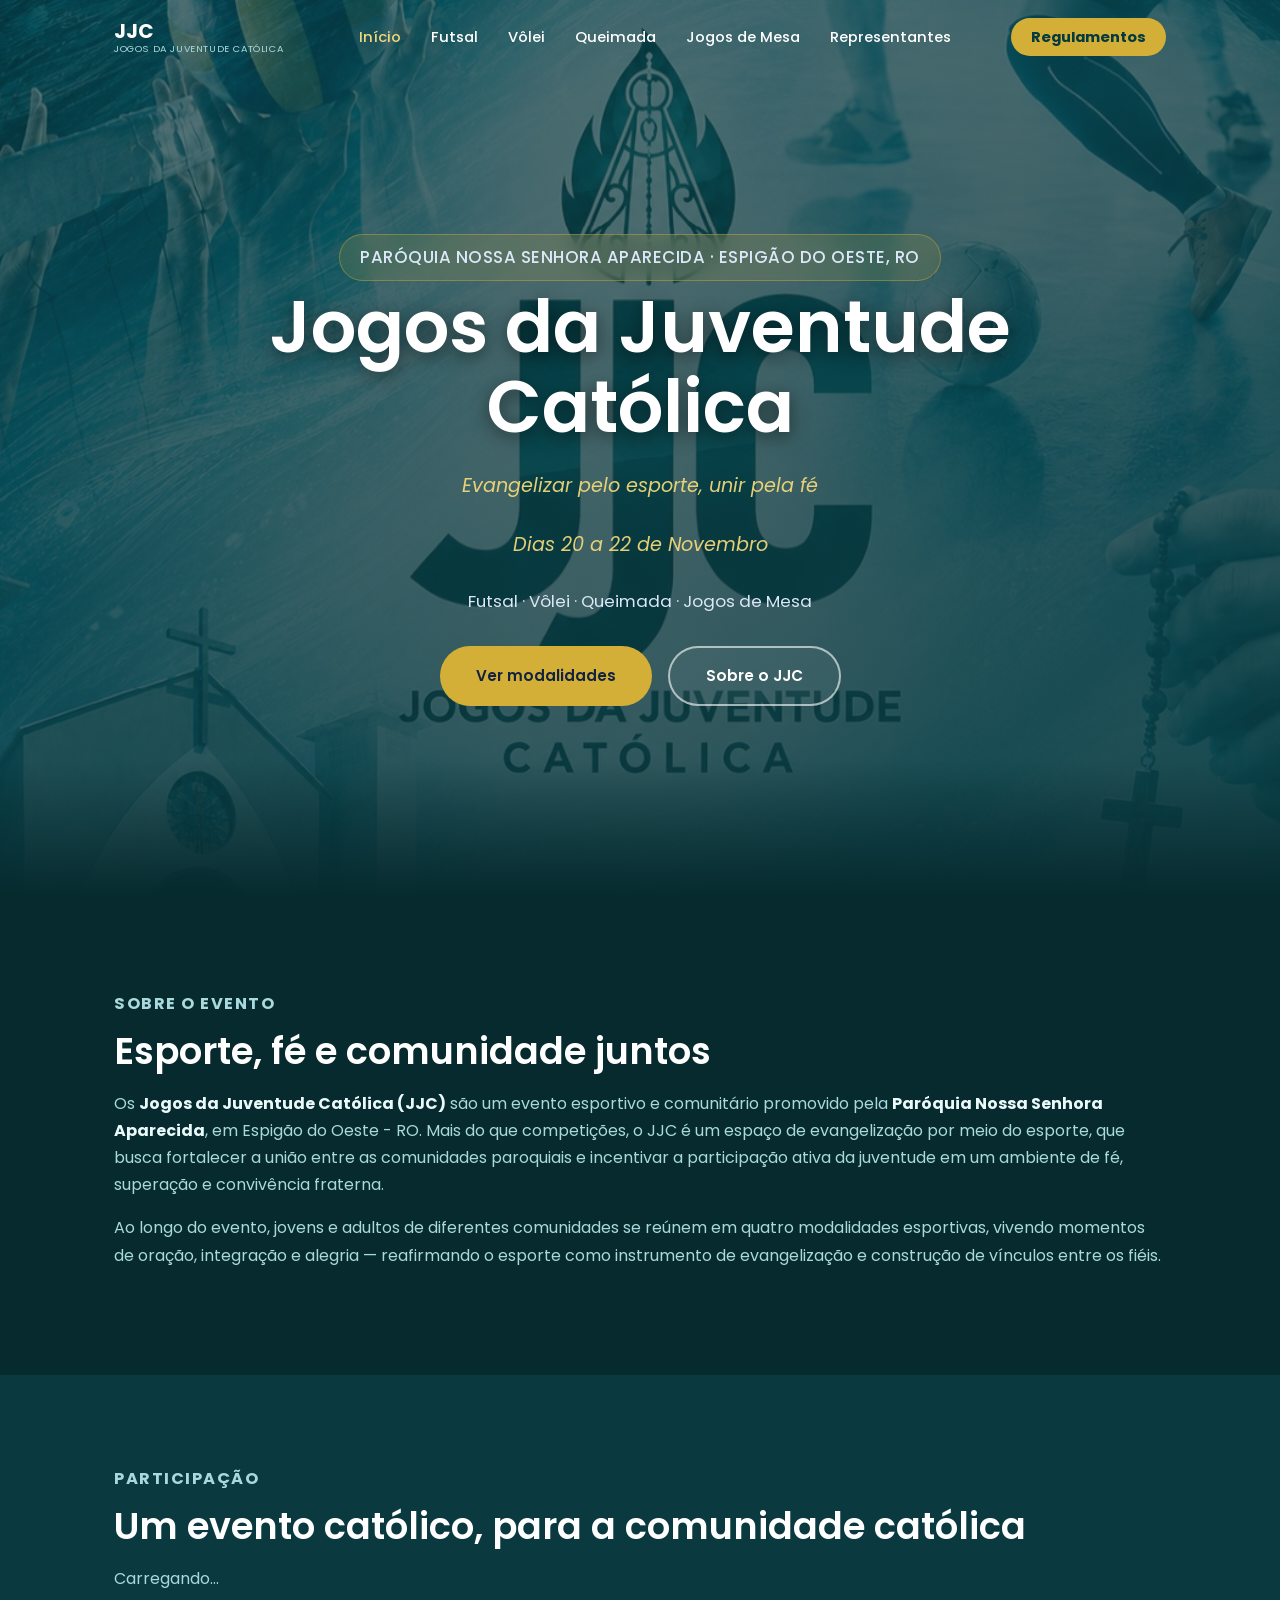
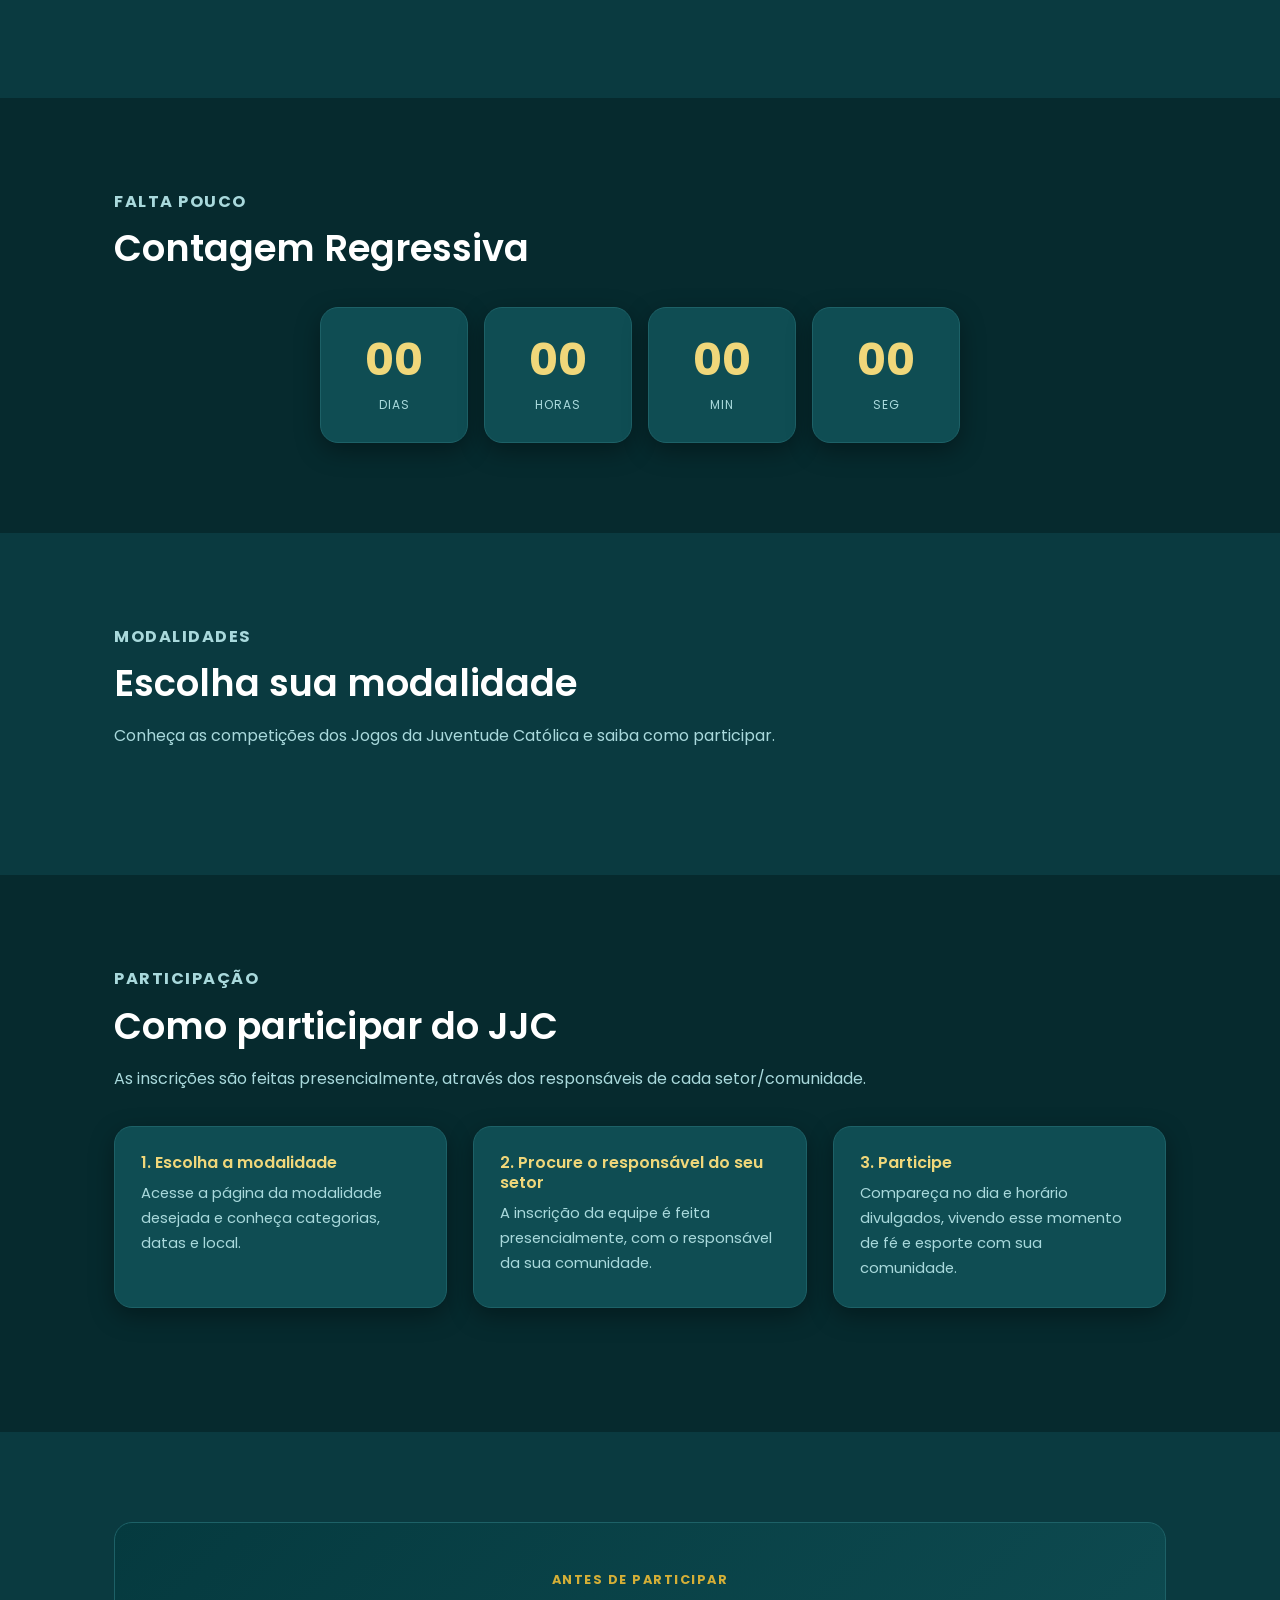
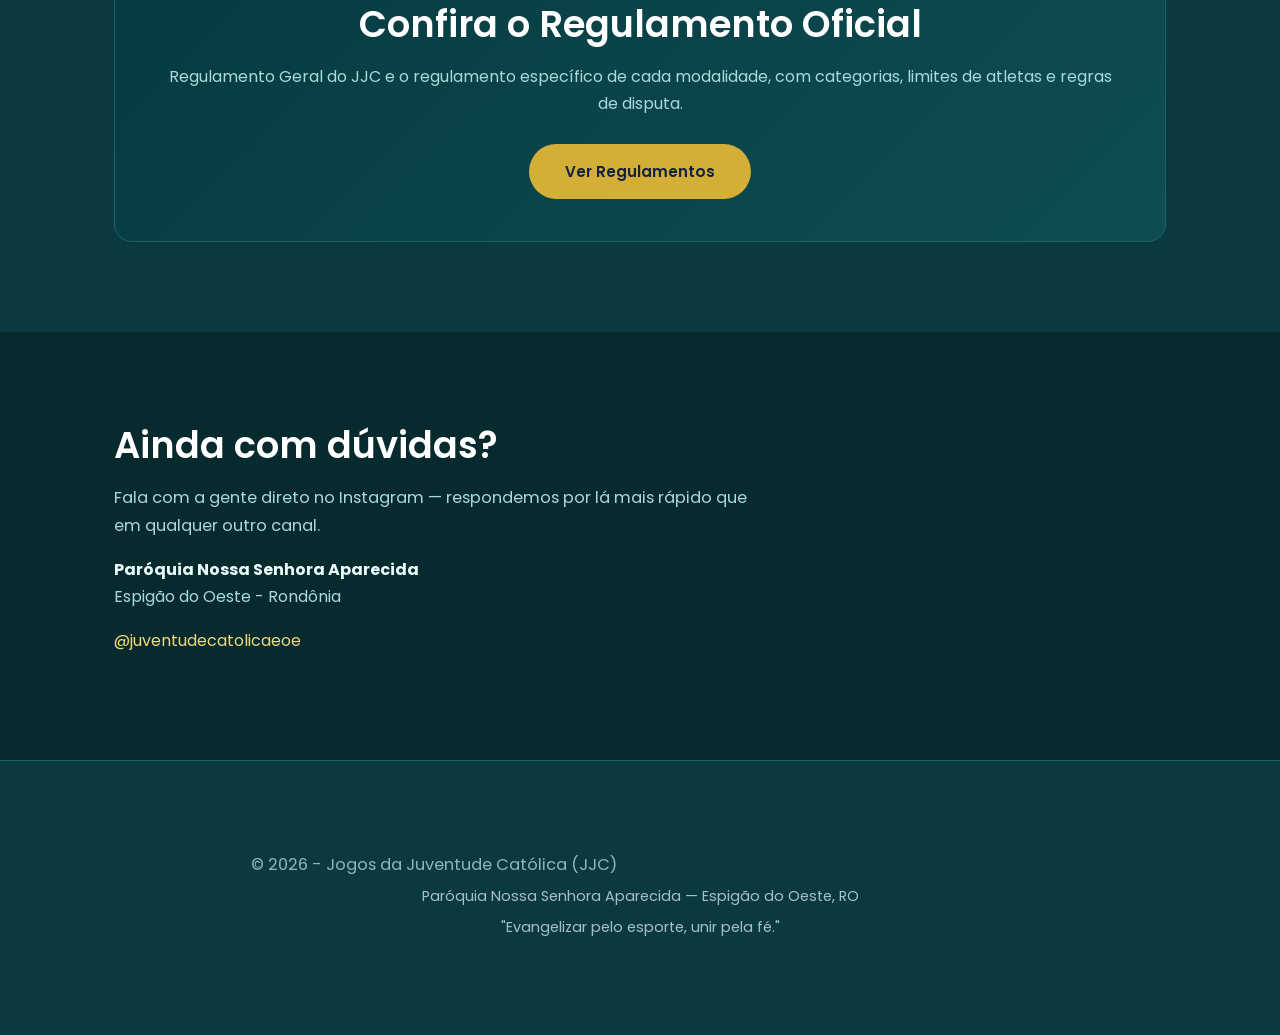
==== index.html @ 40c4ecc3 "Pagina de Representantes" ====
<!DOCTYPE html>
<html lang="pt-BR">

<head>
    <meta charset="UTF-8">
    <meta name="viewport" content="width=device-width, initial-scale=1.0">
    <title>Jogos da Juventude Católica (JJC)</title>
    <meta name="description"
        content="Jogos da Juventude Católica (JJC) — evento esportivo católico da Paróquia Nossa Senhora Aparecida em Espigão do Oeste, RO. Futsal, Vôlei, Queimada e Jogos de Mesa.">

    <link rel="stylesheet" href="css/style.css">
    <link rel="preconnect" href="https://fonts.googleapis.com">
    <link href="https://fonts.googleapis.com/css2?family=Poppins:wght@300;400;500;600;700&display=swap"
        rel="stylesheet">
</head>

<body>

    <div class="cc-root">

        <!-- NAVEGAÇÃO -->
        <nav class="jjc-nav" id="siteNav">
            <div class="cc-wrap jjc-nav-inner">
                <a href="index.html" class="jjc-logo">JJC <span>Jogos da Juventude Católica</span></a>
                <button class="jjc-nav-toggle" id="navToggle" aria-label="Abrir menu" aria-expanded="false">
                    <span></span><span></span><span></span>
                </button>
                <ul class="jjc-nav-links" id="navLinks">
                    <li><a href="index.html">Início</a></li>
                    <li><a href="html/futsal.html">Futsal</a></li>
                    <li><a href="html/volei.html">Vôlei</a></li>
                    <li><a href="html/queimada.html">Queimada</a></li>
                    <li><a href="html/mesa.html">Jogos de Mesa</a></li>
                    <li><a href="html/representantes.html">Representantes</a><li></li>
                    <li><a href="regulamentos.html" class="jjc-nav-cta">Regulamentos</a></li>
                </ul>
            </div>
        </nav>

        <!-- HERO -->
        <header class="cc-hero">
            <div class="cc-hero-img" style="background-image:url('img/logo.jpeg')"></div>
            <div class="cc-wrap">

                <p class="cc-tag">Paróquia Nossa Senhora Aparecida · Espigão do Oeste, RO</p>

                <h1>Jogos da Juventude Católica</h1>

                <p class="cc-versiculo">
                    Evangelizar pelo esporte, unir pela fé
                </p>
                <p class="cc-versiculo">Dias 20 a 22 de Novembro</p>

                <p>
                    Futsal · Vôlei · Queimada · Jogos de Mesa
                </p>

                <div class="cc-hero-actions">
                    <a href="#modalidades" class="cc-btn cc-btn-primary">Ver modalidades</a>
                    <a href="#sobre" class="cc-btn cc-btn-ghost">Sobre o JJC</a>
                </div>

            </div>
        </header>


        <main>

            <!-- SOBRE -->
            <section id="sobre" class="cc-section">
                <div class="cc-wrap">

                    <p class="cc-eyebrow">Sobre o evento</p>
                    <h2>Esporte, fé e comunidade juntos</h2>

                    <p>
                        Os <strong>Jogos da Juventude Católica (JJC)</strong> são um evento esportivo e comunitário
                        promovido pela <strong>Paróquia Nossa Senhora Aparecida</strong>, em Espigão do Oeste - RO.
                        Mais do que competições, o JJC é um espaço de evangelização por meio do esporte, que busca
                        fortalecer a união entre as comunidades paroquiais e incentivar a participação ativa da
                        juventude em um ambiente de fé, superação e convivência fraterna.
                    </p>

                    <p>
                        Ao longo do evento, jovens e adultos de diferentes comunidades se reúnem em quatro
                        modalidades esportivas, vivendo momentos de oração, integração e alegria — reafirmando o
                        esporte como instrumento de evangelização e construção de vínculos entre os fiéis.
                    </p>

                </div>
            </section>

            <!-- IDENTIDADE DO EVENTO -->
            <section class="cc-section" data-identidade>
                <div class="cc-wrap">
                    <p class="cc-eyebrow">Participação</p>
                    <h2 data-identidade-titulo>Um evento católico, para a comunidade católica</h2>
                    <p data-identidade-texto>Carregando...</p>
                </div>
            </section>

            <section class="cc-section">
                <div class="cc-wrap">
                    <p class="cc-eyebrow">Falta pouco</p>
                    <h2>Contagem Regressiva</h2>

                    <div id="contador" data-contador data-alvo="2026-11-20T06:00:00-04:00">
                        <div class="contador-item">
                            <h3 data-cd-dias>00</h3>
                            <span>dias</span>
                        </div>
                        <div class="contador-item">
                            <h3 data-cd-horas>00</h3>
                            <span>horas</span>
                        </div>
                        <div class="contador-item">
                            <h3 data-cd-min>00</h3>
                            <span>min</span>
                        </div>
                        <div class="contador-item">
                            <h3 data-cd-seg>00</h3>
                            <span>seg</span>
                        </div>
                    </div>
                </div>
            </section>

            <!-- MODALIDADES -->
            <section id="modalidades" class="cc-section">
                <div class="cc-wrap">

                    <p class="cc-eyebrow">Modalidades</p>
                    <h2>Escolha sua modalidade</h2>
                    <p>Conheça as competições dos Jogos da Juventude Católica e saiba como participar.</p>

                    <!-- Preenchido dinamicamente por script.js a partir de data.js -->
                    <div class="jjc-modalidades-grid" data-modalidades></div>

                </div>
            </section>

            <!-- COMO PARTICIPAR -->
            <section class="cc-section">
                <div class="cc-wrap">

                    <p class="cc-eyebrow">Participação</p>
                    <h2>Como participar do JJC</h2>
                    <p>As inscrições são feitas presencialmente, através dos responsáveis de cada setor/comunidade.</p>

                    <div class="cc-info-grid">
                        <div>
                            <h4>1. Escolha a modalidade</h4>
                            <p>Acesse a página da modalidade desejada e conheça categorias, datas e local.</p>
                        </div>
                        <div>
                            <h4>2. Procure o responsável do seu setor</h4>
                            <p>A inscrição da equipe é feita presencialmente, com o responsável da sua comunidade.</p>
                        </div>
                        <div>
                            <h4>3. Participe</h4>
                            <p>Compareça no dia e horário divulgados, vivendo esse momento de fé e esporte com sua
                                comunidade.</p>
                        </div>
                    </div>

                </div>
            </section>

            <!-- CTA REGULAMENTOS -->
            <section class="cc-section">
                <div class="cc-wrap">
                    <div class="jjc-cta-regulamento">
                        <p class="cc-eyebrow">Antes de participar</p>
                        <h2>Confira o Regulamento Oficial</h2>
                        <p>Regulamento Geral do JJC e o regulamento específico de cada modalidade, com categorias,
                            limites de atletas e regras de disputa.</p>
                        <a href="regulamentos.html" class="cc-btn cc-btn-primary">Ver Regulamentos</a>
                    </div>
                </div>
            </section>

            <!-- CONTATO -->
            <section class="cc-section">
                <div class="cc-wrap">

                    <h2>Ainda com dúvidas?</h2>
                    <p>Fala com a gente direto no Instagram — respondemos por lá mais rápido que em qualquer outro
                        canal.</p>

                    <p>
                        <strong>Paróquia Nossa Senhora Aparecida</strong><br>
                        Espigão do Oeste - Rondônia
                    </p>

                    <p>
                        <a href="https://instagram.com/juventudecatolicaeoe" target="_blank" rel="noopener">@juventudecatolicaeoe</a><br>
                        
                    </p>

                </div>
            </section>

        </main>

        <!-- RODAPÉ -->
        <footer class="cc-section">
            <div class="cc-wrap">
                <p>© 2026 - Jogos da Juventude Católica (JJC)</p>
                <p>Paróquia Nossa Senhora Aparecida — Espigão do Oeste, RO</p>
                <p>"Evangelizar pelo esporte, unir pela fé."</p>
            </div>
        </footer>

    </div>

    
    <script src="js/data.js"></script>
    <script src="js/script.js"></script>
</body>

</html>
---- css/style.css ----
/* ============================================
   1ª Corrida Católica — style.css (tema escuro)
   ============================================ */

:root{

    --primary:#0E8C93;        /* teal principal */
    --primary-light:#3FB6BE;
    --primary-dark:#053A3F;

    --secondary:#D4AF37;      /* mantém o dourado como contraste */
    --secondary-light:#F0D77A;

    --bg:#062A2E;              /* fundo — teal bem escuro */
    --bg-alt:#0A3A40;
    --surface:#0F4D53;
    --surface-hover:#125D64;

    --text:#EAF9FA;
    --text-muted:#A9D9DC;
    --border:#1D6167;

    --radius:18px;
    --radius-sm:12px;

    --shadow:0 8px 25px rgba(0,0,0,.35);
    --shadow-hover:0 18px 45px rgba(0,0,0,.5);

    --transition:.35s ease;

    --max-width:1100px;
}

*{
    box-sizing:border-box;
}

body{
    margin:0;
    font-family:"Poppins",sans-serif;
    background:var(--bg);
    color:var(--text);
    line-height:1.7;
    overflow-x:hidden;
    font-size:16px;
}

h1,h2,h3,h4{
    margin:0 0 .5em;
    font-weight:600;
    line-height:1.25;
    color:var(--text);
}

p{
    margin:0 0 1em;
    color:var(--text-muted);
}

a{
    color:var(--secondary-light);
    text-decoration:none;
    transition:var(--transition);
}

a:hover{
    color:var(--secondary);
}

ul,ol{
    margin:0;
    padding-left:1.2em;
}

strong{
    color:var(--text);
}

.cc-wrap{
    max-width:var(--max-width);
    margin:0 auto;
    padding:0 24px;
}

/* ============================================
   HERO
   ============================================ */

.cc-hero{
    position:relative;
    min-height:100vh;
    display:flex;
    justify-content:center;
    align-items:center;
    text-align:center;
    color:white;
    padding:120px 0 80px;

   background:
        linear-gradient(160deg, rgba(6,42,46,.55), rgba(10,58,64,.85)),
        url(img/hero.jpg) center/cover;
}

.cc-hero::after{
    content:"";
    position:absolute;
    bottom:0;
    left:0;
    width:100%;
    height:140px;
    background:linear-gradient(to top,var(--bg),transparent);
}

.cc-hero .cc-wrap{
    position:relative;
    z-index:2;
}

.cc-tag{
    display:inline-block;
    padding:8px 20px;
    background:rgba(212,175,55,.14);
    border:1px solid rgba(212,175,55,.4);
    border-radius:50px;
    margin-bottom:22px;
    backdrop-filter:blur(10px);
    font-size:.85rem;
    letter-spacing:.5px;
    text-transform:uppercase;
    font-weight:500;
    color:var(--secondary-light);
}

.cc-hero h1{
    font-size:clamp(2.2rem,6vw,4.5rem);
    line-height:1.12;
    margin-bottom:22px;
    color:white;
    text-shadow:0 4px 18px rgba(0,0,0,.5);
}

.cc-versiculo{
    font-style:italic;
    font-size:clamp(1rem,2vw,1.2rem);
    max-width:520px;
    margin:0 auto 26px;
    color:var(--secondary-light);
    opacity:.95;
}

.cc-hero > .cc-wrap > p:not(.cc-versiculo){
    font-size:1.05rem;
    margin-bottom:6px;
    color:#DCE7F7;
}

.cc-hero-actions{
    display:flex;
    gap:16px;
    justify-content:center;
    flex-wrap:wrap;
    margin-top:30px;
}

.cc-btn{
    display:inline-flex;
    align-items:center;
    justify-content:center;
    padding:15px 36px;
    border-radius:50px;
    text-decoration:none;
    font-weight:600;
    font-size:.95rem;
    transition:var(--transition);
    cursor:pointer;
    border:none;
}

.cc-btn-primary{
    background:var(--secondary);
    color:#12233F;
}

.cc-btn-primary:hover{
    transform:translateY(-4px);
    box-shadow:0 12px 30px rgba(212,175,55,.35);
    background:var(--secondary-light);
}

.cc-btn-ghost{
    color:white;
    border:2px solid rgba(255,255,255,.6);
    background:rgba(255,255,255,.05);
}

.cc-btn-ghost:hover{
    background:white;
    color:var(--primary-dark);
    transform:translateY(-4px);
}

/* ============================================
   SECTIONS — GENERAL
   ============================================ */

.cc-section{
    padding:90px 0;
    animation:fadeUp .8s ease;
}

.cc-section:nth-child(odd){
    background:var(--bg);
}

.cc-section:nth-child(even){
    background:var(--bg-alt);
}

.cc-eyebrow{
    display:inline-block;
    text-transform:uppercase;
    letter-spacing:1.5px;
    font-size:.8rem;
    font-weight:700;
    color:var(--secondary);
    margin-bottom:10px;
}

.cc-section h2{
    font-size:clamp(1.7rem,3.5vw,2.3rem);
    margin-bottom:16px;
    color:white;
    position:relative;
}

.cc-section > .cc-wrap > p:first-of-type,
.cc-section > .cc-wrap > p.cc-lead{
    color:var(--text-muted);
    max-width:640px;
    font-size:1.02rem;
}

/* ============================================
   COUNTDOWN
   ============================================ */

#contador{
    display:grid;
    grid-template-columns:repeat(4,1fr);
    gap:16px;
    max-width:640px;
    margin:36px auto 0;
}

.contador-item{
    background:var(--surface);
    border:1px solid var(--border);
    border-radius:var(--radius);
    padding:24px 10px;
    text-align:center;
    box-shadow:var(--shadow);
    transition:var(--transition);
}

.contador-item:hover{
    transform:translateY(-4px);
    box-shadow:var(--shadow-hover);
    border-color:var(--secondary);
}

.contador-item h3{
    font-size:clamp(1.8rem,5vw,2.8rem);
    color:var(--secondary-light);
    margin-bottom:2px;
    font-weight:700;
}

.contador-item span{
    text-transform:uppercase;
    letter-spacing:1px;
    color:var(--text-muted);
    font-size:.75rem;
}

/* ============================================
   CARDS (modalidades, retirada de kit, percurso)
   ============================================ */

.cc-cards{
    display:grid;
    grid-template-columns:repeat(auto-fit,minmax(230px,1fr));
    gap:24px;
    margin-top:34px;
}

.cc-card{
    background:var(--surface);
    padding:36px 30px;
    border-radius:var(--radius);
    box-shadow:var(--shadow);
    border:1px solid var(--border);
    transition:var(--transition);
}

.cc-card:hover{
    transform:translateY(-8px);
    box-shadow:var(--shadow-hover);
    border-color:var(--secondary);
    background:var(--surface-hover);
}

.cc-card h3{
    color:var(--text-muted);
    font-size:1rem;
    text-transform:uppercase;
    letter-spacing:.5px;
    font-weight:600;
    margin-bottom:4px;
}

.cc-card > h2{
    color:var(--secondary-light);
    font-size:2.4rem;
    margin-bottom:12px;
}

.cc-card p{
    color:var(--text-muted);
    font-size:.95rem;
    margin-bottom:0;
}

.cc-card-time{
    display:inline-block;
    font-size:.75rem;
    font-weight:700;
    letter-spacing:.5px;
    color:var(--primary-light);
    background:rgba(30,111,217,.15);
    padding:5px 14px;
    border-radius:50px;
    margin-bottom:16px;
}

.cc-cards-kit .cc-card{
    text-align:center;
}

/* ============================================
   PROGRAMAÇÃO — timeline
   ============================================ */

.cc-schedule-list{
    list-style:none;
    padding:0;
    margin:34px 0 0;
}

.cc-schedule-list li{
    display:flex;
    align-items:center;
    gap:20px;
    background:var(--surface);
    padding:18px 24px;
    margin-bottom:12px;
    border-radius:15px;
    border-left:6px solid var(--secondary);
    box-shadow:var(--shadow);
    transition:var(--transition);
    color:var(--text);
}

.cc-schedule-list li:hover{
    transform:translateX(8px);
    box-shadow:var(--shadow-hover);
    background:var(--surface-hover);
}

.cc-time{
    font-weight:700;
    color:var(--secondary-light);
    min-width:66px;
    font-size:.95rem;
}

.cc-note{
    background:rgba(212,175,55,.1);
    border-left:4px solid var(--secondary);
    padding:16px 20px;
    border-radius:var(--radius-sm);
    font-size:.92rem;
    margin-top:26px;
    color:var(--text-muted);
}

.cc-note strong{
    color:var(--secondary-light);
}

/* ============================================
   KIT ITEMS
   ============================================ */

.cc-kit-items{
    display:flex;
    flex-wrap:wrap;
    gap:12px;
    list-style:none;
    padding:0;
    margin:24px 0;
}

.cc-kit-items li{
    background:var(--surface);
    border:1px solid var(--border);
    padding:10px 20px;
    border-radius:50px;
    box-shadow:var(--shadow);
    font-size:.9rem;
    font-weight:500;
    color:var(--text);
}

/* ============================================
   INFO GRID (largada)
   ============================================ */

.cc-info-grid{
    display:grid;
    grid-template-columns:repeat(auto-fit,minmax(220px,1fr));
    gap:26px;
    margin:34px 0;
}

.cc-info-grid > div{
    background:var(--surface);
    border:1px solid var(--border);
    padding:26px;
    border-radius:var(--radius);
    box-shadow:var(--shadow);
}

.cc-info-grid h4{
    color:var(--secondary-light);
    margin-bottom:8px;
    font-size:1rem;
}

.cc-info-grid p{
    color:var(--text-muted);
    font-size:.92rem;
    margin-bottom:0;
}

/* ============================================
   PLACEHOLDERS (mapas, altimetria etc.)
   ============================================ */

.cc-placeholder{
    height:260px;
    border:3px dashed var(--border);
    border-radius:var(--radius);
    display:flex;
    align-items:center;
    justify-content:center;
    color:var(--text-muted);
    background:rgba(255,255,255,.02);
    margin-top:20px;
    font-size:.9rem;
    text-align:center;
    padding:20px;
}

.cc-placeholder-map{
    height:180px;
    margin-top:0;
    margin-bottom:18px;
}

/* ============================================
   PATROCINADORES
   ============================================ */

.cc-patrocinadores{
    display:grid;
    grid-template-columns:repeat(auto-fit,minmax(160px,1fr));
    gap:30px;
    margin-top:30px;
}

.cc-logo{
    background:var(--surface);
    border:1px solid var(--border);
    border-radius:var(--radius-sm);
    box-shadow:var(--shadow);
    padding:20px;
    display:flex;
    align-items:center;
    justify-content:center;
    transition:var(--transition);
    cursor:pointer;
}

.cc-logo:hover{
    transform:scale(1.05);
    box-shadow:var(--shadow-hover);
    border-color:var(--secondary);
}

/* ============================================
   FAQ
   ============================================ */

details{
    border-radius:15px;
    background:var(--surface);
    border:1px solid var(--border);
    box-shadow:var(--shadow);
    margin-bottom:16px;
    padding:20px 24px;
    transition:var(--transition);
}

details[open]{
    box-shadow:var(--shadow-hover);
    border-color:var(--secondary);
}

details:hover{
    box-shadow:var(--shadow-hover);
}

summary{
    font-size:1.02rem;
    font-weight:600;
    color:var(--text);
    cursor:pointer;
    list-style:none;
    display:flex;
    justify-content:space-between;
    align-items:center;
}

summary::-webkit-details-marker{
    display:none;
}

summary::after{
    content:"+";
    font-size:1.4rem;
    color:var(--secondary);
    transition:var(--transition);
    margin-left:12px;
}

details[open] summary::after{
    transform:rotate(45deg);
}

details p{
    margin-top:14px;
    color:var(--text-muted);
    font-size:.95rem;
}

/* ============================================
   FOOTER
   ============================================ */

footer{
    background:var(--primary-dark);
    color:white;
    text-align:center;
    padding:70px 20px;
    border-top:1px solid var(--border);
}

footer p{
    opacity:.8;
    margin-bottom:6px;
    font-size:.9rem;
    color:#CFE0F5;
}

/* ============================================
   ANIMATIONS
   ============================================ */

@keyframes fadeUp{
    from{
        opacity:0;
        transform:translateY(40px);
    }
    to{
        opacity:1;
        transform:translateY(0);
    }
}

/* ============================================
   RESPONSIVE — TABLET
   ============================================ */

@media (max-width:900px){

    .cc-wrap{
        padding:0 20px;
    }

    .cc-section{
        padding:70px 0;
    }

    #contador{
        max-width:460px;
    }

}

/* ============================================
   RESPONSIVE — MOBILE
   ============================================ */

@media (max-width:600px){

    .cc-hero{
    min-height:80vh;
    padding:110px 0 50px;
}

.cc-hero.jjc-hero-modalidade{
    min-height:64vh;
    padding:100px 0 40px;
}

.cc-tag{
    font-size:.72rem;
    padding:6px 16px;
    margin-bottom:16px;
}

.cc-hero h1{
    font-size:1.9rem;
    margin-bottom:14px;
}

.cc-versiculo{
    font-size:.88rem;
    margin-bottom:18px;
}

.cc-hero > .cc-wrap > p:not(.cc-versiculo){
    font-size:.92rem;
}

}

/* ============================================
   RESPONSIVE — SMALL PHONES
   ============================================ */

@media (max-width:380px){

    .cc-hero h1{
        font-size:1.8rem;
    }

    #contador{
        gap:8px;
    }

    .contador-item h3{
        font-size:1.35rem;
    }

}

/* ==================================================================
   PORTAL JJC — COMPONENTES ADICIONAIS
   ==================================================================
   A partir daqui: navegação, home do portal, páginas de modalidade,
   equipes, galeria e demais componentes novos do portal JJC.
   Reutilizam sempre as variáveis de cor/tipografia definidas no
   topo deste arquivo para manter 100% de identidade visual.
   ================================================================== */

/* ---------------- NAVEGAÇÃO ---------------- */

.jjc-nav{
    position:fixed;
    top:0;
    left:0;
    width:100%;
    z-index:1000;
    padding:20px 0;
    background:transparent;
    transition:var(--transition);
}

.jjc-nav.scrolled{
    padding:12px 0;
    background:rgba(6,42,46,.92);
    backdrop-filter:blur(10px);
    box-shadow:var(--shadow);
    border-bottom:1px solid var(--border);
}

.jjc-nav-inner{
    display:flex;
    align-items:center;
    justify-content:space-between;
}

.jjc-logo{
    display:flex;
    flex-direction:column;
    line-height:1.15;
    font-weight:700;
    font-size:1.25rem;
    color:white;
}

.jjc-logo span{
    font-size:.6rem;
    font-weight:400;
    text-transform:uppercase;
    letter-spacing:.6px;
    color:var(--text-muted);
}

.jjc-logo:hover{
    color:var(--secondary-light);
}

.jjc-nav-links{
    display:flex;
    align-items:center;
    gap:30px;
    list-style:none;
    margin:0;
    padding:0;
}

.jjc-nav-links a{
    color:white;
    font-weight:500;
    font-size:.92rem;
}

.jjc-nav-links a.active,
.jjc-nav-links a:hover{
    color:var(--secondary-light);
}

/* Botão de destaque "Inscreva-se" dentro do menu */
.jjc-nav-links a.jjc-nav-cta{
    background:var(--secondary);
    color:var(--primary-dark);
    padding:9px 20px;
    border-radius:50px;
    font-weight:700;
}

.jjc-nav-links a.jjc-nav-cta:hover{
    background:var(--secondary-light);
    color:var(--primary-dark);
}

.jjc-nav-toggle{
    display:none;
    flex-direction:column;
    justify-content:center;
    gap:5px;
    width:34px;
    height:34px;
    background:none;
    border:none;
    cursor:pointer;
    padding:6px;
    position:relative;
    z-index:1002;
}

.jjc-nav-toggle span{
    display:block;
    width:100%;
    height:2px;
    background:white;
    border-radius:2px;
    transition:var(--transition);
}

.jjc-nav-toggle.open span:nth-child(1){ transform:translateY(7px) rotate(45deg); }
.jjc-nav-toggle.open span:nth-child(2){ opacity:0; }
.jjc-nav-toggle.open span:nth-child(3){ transform:translateY(-7px) rotate(-45deg); }

/* Compensa a altura do menu fixo no topo de cada página */
.jjc-page-offset{
    padding-top:88px;
}

/* ---------------- HERO PADRÃO (páginas internas) ---------------- */

.cc-hero.jjc-hero-modalidade{
    min-height:100vh;
}

.cc-hero-img{
    position:absolute;
    inset:0;
    background-size:cover;
    background-position:center;
    z-index:0;
}

.cc-hero-img::after{
    content:"";
    position:absolute;
    inset:0;
    background:linear-gradient(160deg, rgba(6,42,46,.6), rgba(10,58,64,.9));
}

/* ---------------- CARDS DE MODALIDADES (HOME) ---------------- */

.jjc-modalidades-grid{
    display:grid;
    grid-template-columns:repeat(auto-fit,minmax(250px,1fr));
    gap:28px;
    margin-top:36px;
}

.jjc-modalidade-card{
    display:flex;
    flex-direction:column;
    background:var(--surface);
    border:1px solid var(--border);
    border-radius:var(--radius);
    overflow:hidden;
    box-shadow:var(--shadow);
    transition:var(--transition);
}

.jjc-modalidade-card:hover{
    transform:translateY(-8px);
    box-shadow:var(--shadow-hover);
    border-color:var(--secondary);
}

.jjc-modalidade-img{
    height:190px;
    background-size:cover;
    background-position:center;
    background-color:var(--bg-alt);
}

.jjc-modalidade-body{
    display:flex;
    flex-direction:column;
    gap:12px;
    flex:1;
    padding:26px;
}

.jjc-modalidade-body h3{
    color:white;
    font-size:1.3rem;
    margin:0;
}

.jjc-modalidade-body p{
    flex:1;
    margin:0;
    color:var(--text-muted);
    font-size:.94rem;
}

.jjc-modalidade-body .cc-btn{
    align-self:flex-start;
    padding:11px 26px;
    font-size:.85rem;
}

/* ---------------- INFO GERAIS (grid de ícones) ---------------- */

.jjc-info-cards{
    display:grid;
    grid-template-columns:repeat(auto-fit,minmax(200px,1fr));
    gap:22px;
    margin-top:34px;
}

.jjc-info-card{
    background:var(--surface);
    border:1px solid var(--border);
    border-radius:var(--radius);
    padding:24px;
    box-shadow:var(--shadow);
    transition:var(--transition);
}

.jjc-info-card:hover{
    border-color:var(--secondary);
    transform:translateY(-4px);
}

.jjc-info-card .cc-eyebrow{
    margin-bottom:8px;
}

.jjc-info-card p{
    margin:0;
    color:var(--text);
    font-weight:500;
}

/* ---------------- CATEGORIAS ---------------- */

.jjc-categorias-lista{
    list-style:none;
    padding:0;
    margin:34px 0 0;
    display:flex;
    flex-wrap:wrap;
    gap:14px;
}

.jjc-categorias-lista li{
    background:var(--surface);
    border:1px solid var(--border);
    padding:14px 24px;
    border-radius:50px;
    box-shadow:var(--shadow);
    font-weight:600;
    color:var(--text);
    transition:var(--transition);
}

.jjc-categorias-lista li:hover{
    border-color:var(--secondary);
    background:var(--surface-hover);
    transform:translateY(-3px);
}

/* ---------------- EQUIPES PARTICIPANTES ---------------- */

.jjc-teams-grid{
    display:grid;
    grid-template-columns:repeat(auto-fit,minmax(240px,1fr));
    gap:24px;
    margin-top:34px;
}

.jjc-team-card{
    background:var(--surface);
    border:1px solid var(--border);
    border-radius:var(--radius);
    padding:28px;
    box-shadow:var(--shadow);
    transition:var(--transition);
    display:flex;
    flex-direction:column;
    gap:14px;
}

.jjc-team-card:hover{
    transform:translateY(-6px);
    box-shadow:var(--shadow-hover);
    border-color:var(--secondary);
}

.jjc-team-card h3{
    margin:0;
    color:white;
    font-size:1.15rem;
}

.jjc-team-comunidade{
    margin:0;
    color:var(--secondary-light);
    font-size:.85rem;
    font-weight:600;
    text-transform:uppercase;
    letter-spacing:.4px;
}

.jjc-team-meta{
    list-style:none;
    margin:0;
    padding:0;
    display:flex;
    flex-direction:column;
    gap:4px;
    font-size:.9rem;
    color:var(--text-muted);
}

.jjc-team-meta strong{
    color:var(--text);
}

.jjc-team-card .cc-btn{
    align-self:flex-start;
    padding:10px 24px;
    font-size:.82rem;
    margin-top:4px;
}

/* ---------------- PÁGINA DA EQUIPE ---------------- */

.jjc-equipe-header{
    display:grid;
    grid-template-columns:200px 1fr;
    gap:40px;
    align-items:center;
    margin-top:20px;
}

.jjc-equipe-escudo{
    width:180px;
    height:180px;
    border-radius:50%;
    object-fit:cover;
    border:4px solid var(--secondary);
    box-shadow:var(--shadow);
    background:var(--surface);
}

.jjc-equipe-foto-wrap{
    margin-top:34px;
    border-radius:var(--radius);
    overflow:hidden;
    box-shadow:var(--shadow);
    border:1px solid var(--border);
}

.jjc-equipe-foto-wrap img{
    display:block;
    width:100%;
    height:auto;
    max-height:420px;
    object-fit:cover;
}

.jjc-equipe-meta{
    display:grid;
    grid-template-columns:repeat(auto-fit,minmax(180px,1fr));
    gap:20px;
    margin:30px 0;
}

.jjc-equipe-meta div{
    background:var(--surface);
    border:1px solid var(--border);
    border-radius:var(--radius-sm);
    padding:18px 20px;
}

.jjc-equipe-meta h4{
    margin:0 0 4px;
    color:var(--secondary-light);
    font-size:.8rem;
    text-transform:uppercase;
    letter-spacing:.5px;
}

.jjc-equipe-meta p{
    margin:0;
    color:var(--text);
    font-weight:500;
}

.jjc-roster-table{
    width:100%;
    border-collapse:collapse;
    margin-top:20px;
    background:var(--surface);
    border-radius:var(--radius);
    overflow:hidden;
    box-shadow:var(--shadow);
}

.jjc-roster-table thead{
    background:var(--primary-dark);
}

.jjc-roster-table th{
    text-align:left;
    padding:14px 20px;
    font-size:.78rem;
    text-transform:uppercase;
    letter-spacing:.5px;
    color:var(--secondary-light);
}

.jjc-roster-table td{
    padding:14px 20px;
    border-top:1px solid var(--border);
    color:var(--text-muted);
    font-size:.92rem;
}

.jjc-roster-table tr:hover td{
    background:var(--surface-hover);
    color:var(--text);
}

.jjc-back-link{
    display:inline-flex;
    align-items:center;
    gap:6px;
    margin-bottom:24px;
    font-weight:600;
    font-size:.9rem;
}

/* ---------------- GALERIA ---------------- */

.jjc-galeria-grid{
    display:grid;
    grid-template-columns:repeat(auto-fit,minmax(180px,1fr));
    gap:16px;
    margin-top:34px;
}

.jjc-galeria-grid .cc-placeholder{
    height:160px;
    margin:0;
}

/* ---------------- PREMIAÇÃO EXTRA ---------------- */

.jjc-premiacao-grid{
    display:grid;
    grid-template-columns:repeat(auto-fit,minmax(220px,1fr));
    gap:24px;
    margin-top:30px;
}

.jjc-premiacao-grid > div{
    background:var(--surface);
    border:1px solid var(--border);
    border-radius:var(--radius);
    padding:26px;
    box-shadow:var(--shadow);
}

.jjc-premiacao-grid h3{
    color:var(--secondary-light);
    font-size:1rem;
    margin-bottom:10px;
}

/* ---------------- RESPONSIVO — PORTAL JJC ---------------- */

@media (max-width:900px){

    .jjc-nav-toggle{
        display:flex;
    }

    .jjc-nav-links{
    position:fixed;
    top:0;
    right:0;
    height:100vh;
    width:min(78vw,320px);
    background:var(--primary-dark);
    flex-direction:column;
    justify-content:center;
    align-items:flex-start;
    gap:28px;
    padding:40px;
    transform:translateX(100%);
    transition:var(--transition);
    box-shadow:var(--shadow-hover);
    z-index:1001;
}

    .jjc-nav-links.open{
        transform:translateX(0);
    }

    .jjc-nav-links a{
        font-size:1.1rem;
    }

    .jjc-equipe-header{
        grid-template-columns:1fr;
        text-align:center;
        gap:20px;
    }

    .jjc-equipe-escudo{
        margin:0 auto;
    }

}

@media (max-width:600px){

    .jjc-page-offset{
        padding-top:76px;
    }

    .jjc-roster-table{
        display:block;
        overflow-x:auto;
        white-space:nowrap;
    }

}


/* ==================================================================
   FORMULÁRIO DE INSCRIÇÃO (inscricao.html)
   ================================================================== */

.jjc-form{
    display:flex;
    flex-direction:column;
    gap:28px;
    margin-top:34px;
}

.jjc-form fieldset{
    border:1px solid var(--border);
    border-radius:var(--radius);
    padding:26px;
    background:var(--surface);
}

.jjc-form legend{
    padding:0 10px;
    font-weight:700;
    color:var(--secondary-light);
    font-size:.95rem;
    text-transform:uppercase;
    letter-spacing:.4px;
}

.jjc-form-grid{
    display:grid;
    grid-template-columns:repeat(auto-fit,minmax(220px,1fr));
    gap:18px;
}

.jjc-form-field{
    display:flex;
    flex-direction:column;
    gap:6px;
}

.jjc-form-field label{
    font-size:.85rem;
    font-weight:600;
    color:var(--text);
}

.jjc-form-field .jjc-hint{
    font-size:.78rem;
    color:var(--text-muted);
    font-weight:400;
}

.jjc-form input,
.jjc-form select,
.jjc-form textarea{
    background:var(--bg-alt);
    border:1px solid var(--border);
    border-radius:var(--radius-sm);
    padding:12px 14px;
    color:var(--text);
    font-family:inherit;
    font-size:.95rem;
    transition:var(--transition);
}

.jjc-form input:focus,
.jjc-form select:focus,
.jjc-form textarea:focus{
    outline:none;
    border-color:var(--secondary);
}

.jjc-form input::placeholder,
.jjc-form textarea::placeholder{
    color:var(--text-muted);
}

.jjc-checkbox-field{
    display:flex;
    align-items:flex-start;
    gap:10px;
}

.jjc-checkbox-field input{
    margin-top:4px;
    width:auto;
}

.jjc-checkbox-field label{
    font-size:.9rem;
    color:var(--text-muted);
    font-weight:400;
}

/* Lista de atletas adicionados dinamicamente */
.jjc-atleta-card{
    border:1px solid var(--border);
    border-radius:var(--radius-sm);
    padding:20px;
    background:var(--bg-alt);
    position:relative;
    margin-bottom:16px;
}

.jjc-atleta-card h4{
    margin:0 0 14px;
    color:var(--secondary-light);
    font-size:.9rem;
}

.jjc-atleta-remover{
    position:absolute;
    top:16px;
    right:16px;
    background:none;
    border:none;
    color:var(--text-muted);
    cursor:pointer;
    font-size:.85rem;
    font-weight:600;
}

.jjc-atleta-remover:hover{
    color:#e57373;
}

.jjc-btn-adicionar{
    align-self:flex-start;
    background:transparent;
    border:1px dashed var(--secondary);
    color:var(--secondary-light);
    border-radius:50px;
    padding:10px 22px;
    font-weight:600;
    font-size:.85rem;
    cursor:pointer;
    transition:var(--transition);
}

.jjc-btn-adicionar:hover{
    background:var(--surface-hover);
}

.jjc-form-submit{
    border:none;
    cursor:pointer;
    font-family:inherit;
}

.jjc-form-msg{
    padding:16px 20px;
    border-radius:var(--radius-sm);
    font-size:.9rem;
    font-weight:500;
    display:none;
}

.jjc-form-msg.show{
    display:block;
}

.jjc-form-msg.success{
    background:rgba(76,175,80,.12);
    border:1px solid rgba(76,175,80,.4);
    color:#8fdc93;
}

.jjc-form-msg.error{
    background:rgba(229,115,115,.12);
    border:1px solid rgba(229,115,115,.4);
    color:#f19a9a;
}

.jjc-form-msg.loading{
    background:rgba(255,255,255,.06);
    border:1px solid var(--border);
    color:var(--text-muted);
}

.jjc-atleta-limite{
    font-size:.82rem;
    color:var(--text-muted);
}


/* ==================================================================
   PÁGINA DE REGULAMENTOS
   ================================================================== */

.jjc-reg-grid{
    display:grid;
    grid-template-columns:repeat(auto-fit,minmax(260px,1fr));
    gap:24px;
    margin-top:34px;
}

.jjc-reg-card{
    background:var(--surface);
    border:1px solid var(--border);
    border-radius:var(--radius);
    padding:28px;
    box-shadow:var(--shadow);
    transition:var(--transition);
    display:flex;
    flex-direction:column;
    gap:14px;
    scroll-margin-top:100px;
}

.jjc-reg-card:hover{
    transform:translateY(-6px);
    box-shadow:var(--shadow-hover);
    border-color:var(--secondary);
}

.jjc-reg-card h3{
    margin:0;
    color:white;
    font-size:1.15rem;
}

.jjc-reg-card p{
    margin:0;
    color:var(--text-muted);
    font-size:.92rem;
    flex:1;
}

.jjc-reg-card .cc-btn{
    align-self:flex-start;
    padding:10px 24px;
    font-size:.82rem;
}

/* ---- CTA "Regulamentos" na home ---- */
.jjc-cta-regulamento{
    background:linear-gradient(135deg, var(--primary-dark), var(--surface));
    border:1px solid var(--border);
    border-radius:var(--radius);
    padding:42px;
    text-align:center;
}

.jjc-cta-regulamento h2{
    margin-top:0;
}

.jjc-cta-regulamento .cc-btn{
    margin-top:10px;
}

/* ==========================================================
   REPRESENTANTES
   ========================================================== */

.jjc-setor-representantes {
    margin-top: 20px;
    padding: 40px 0;
}

.jjc-setor-representantes + .jjc-setor-representantes {
    border-top: 1px solid var(--border);
}

.jjc-setor-header {
    margin-bottom: 28px;
}

.jjc-setor-header h2 {
    margin-top: 8px;
}

.jjc-representantes-grid {
    display: grid;
    grid-template-columns: repeat(3, 1fr);
    gap: 24px;
}

.jjc-representante-card {
    background: var(--surface);
    border: 1px solid var(--border);
    border-radius: var(--radius);
    padding: 24px;
    box-shadow: var(--shadow);

    text-align: center;

    transition:
        transform var(--transition),
        box-shadow var(--transition),
        background var(--transition),
        border-color var(--transition);
}

.jjc-representante-card:hover {
    transform: translateY(-6px);
    background: var(--surface-hover);
    border-color: var(--secondary);
    box-shadow: var(--shadow-hover);
}

.jjc-representante-foto {
    display: block;

    width: 120px;
    height: 120px;

    margin: 0 auto 18px;

    border-radius: 50%;

    object-fit: cover;

    border: 3px solid var(--secondary);

    background: var(--bg-alt);
}

.jjc-representante-info h3 {
    margin: 0 0 18px;

    color: var(--text);

    font-size: 1.15rem;
}

.jjc-whatsapp {
    display: inline-flex;

    align-items: center;
    justify-content: center;

    padding: 10px 20px;

    border-radius: 999px;

    background: var(--secondary);
    color: var(--primary-dark);

    font-weight: 700;

    text-decoration: none;

    transition:
        transform var(--transition),
        background var(--transition);
}

.jjc-whatsapp:hover {
    background: var(--secondary-light);
    color: var(--primary-dark);

    transform: translateY(-2px);
}


/* ==========================================================
   RESPONSIVO
   ========================================================== */

@media (max-width: 900px) {

    .jjc-representantes-grid {
        grid-template-columns: repeat(2, 1fr);
    }

}


@media (max-width: 600px) {

    .jjc-representantes-grid {
        grid-template-columns: 1fr;
    }

    .jjc-setor-representantes {
        padding: 30px 0;
    }

}
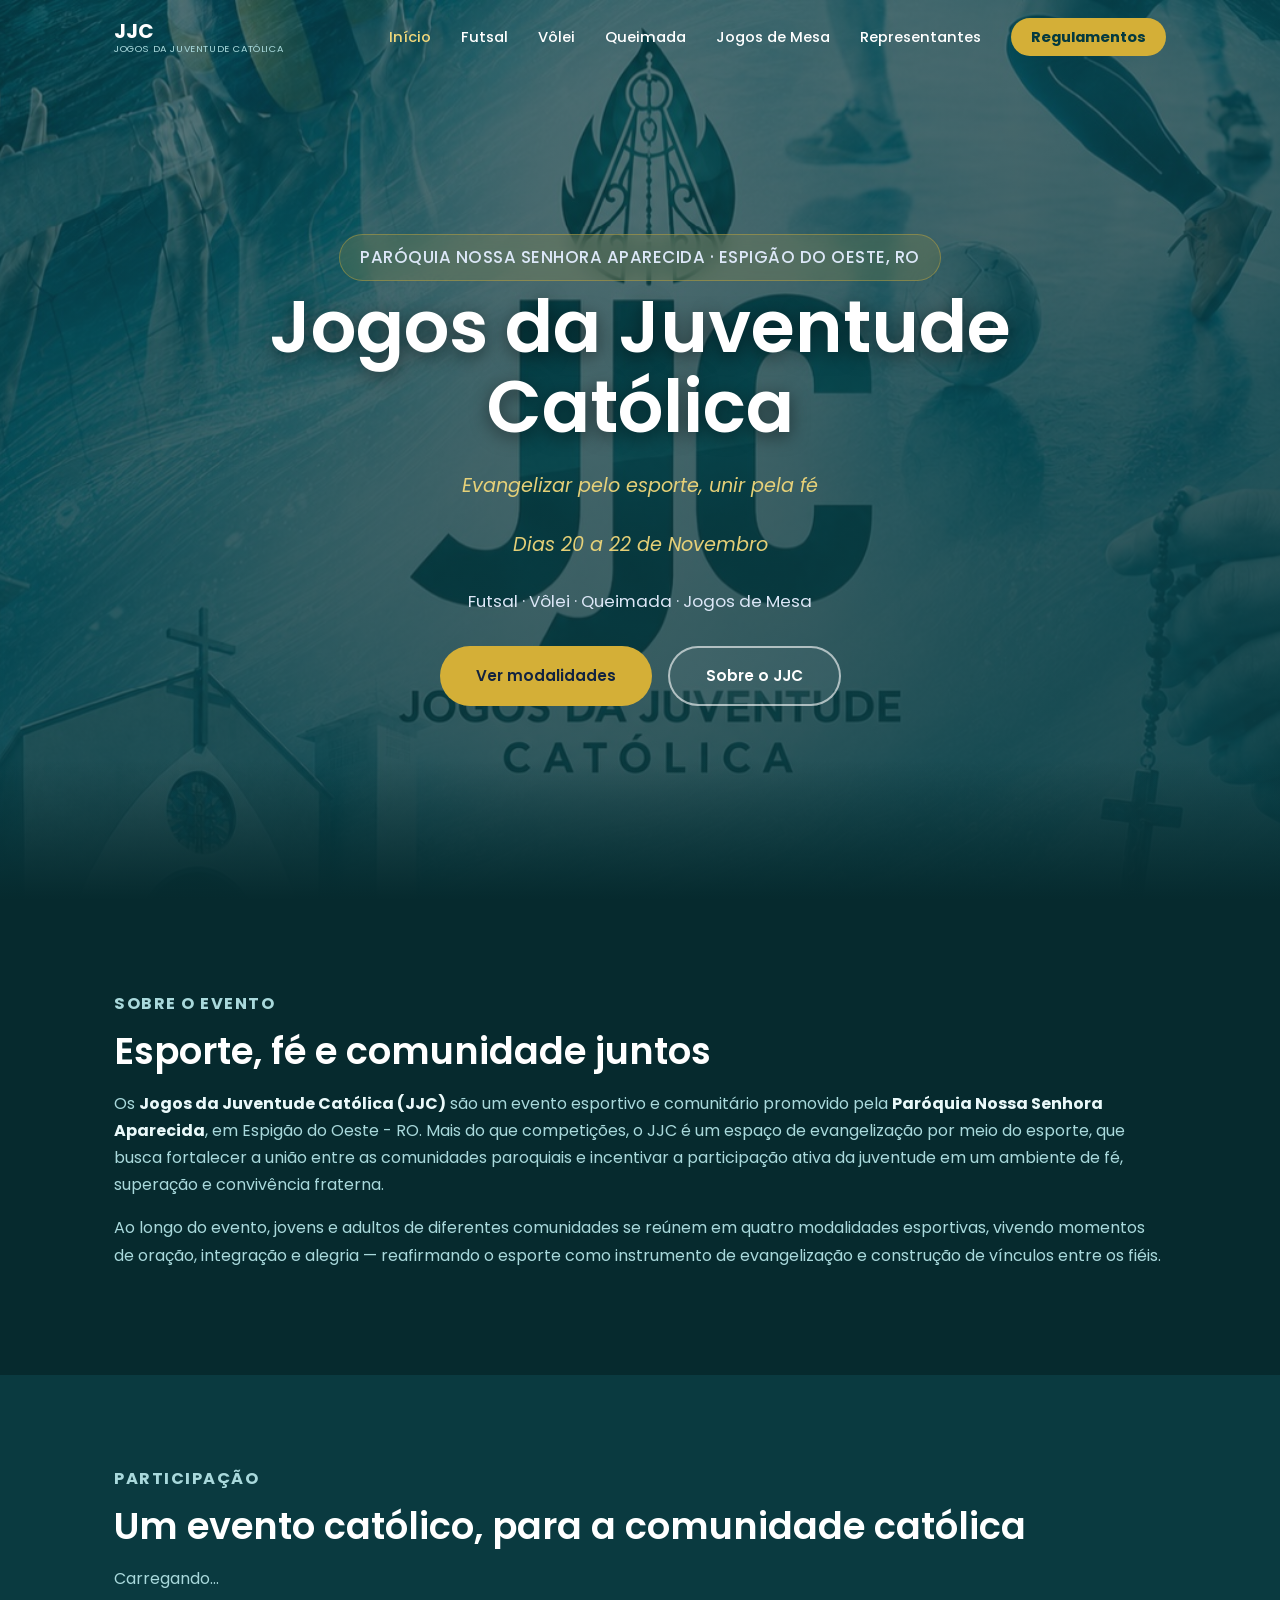
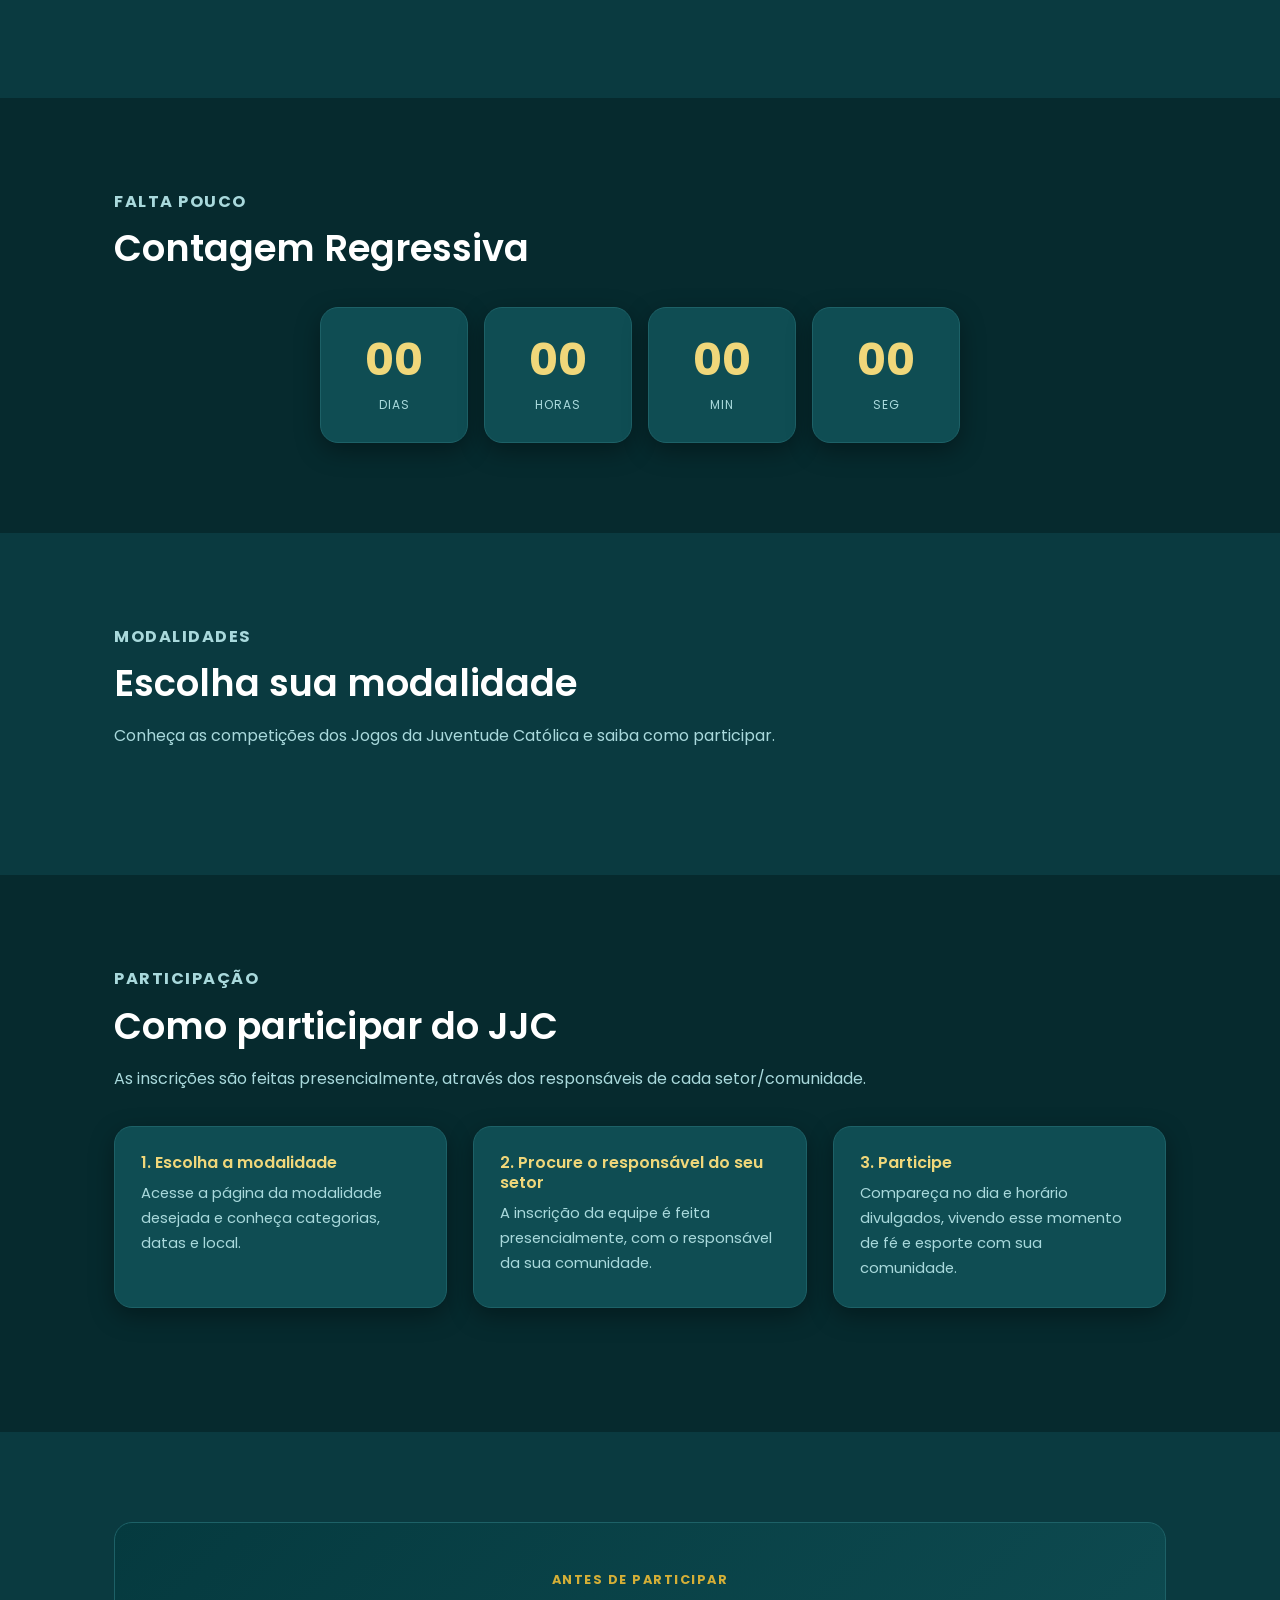
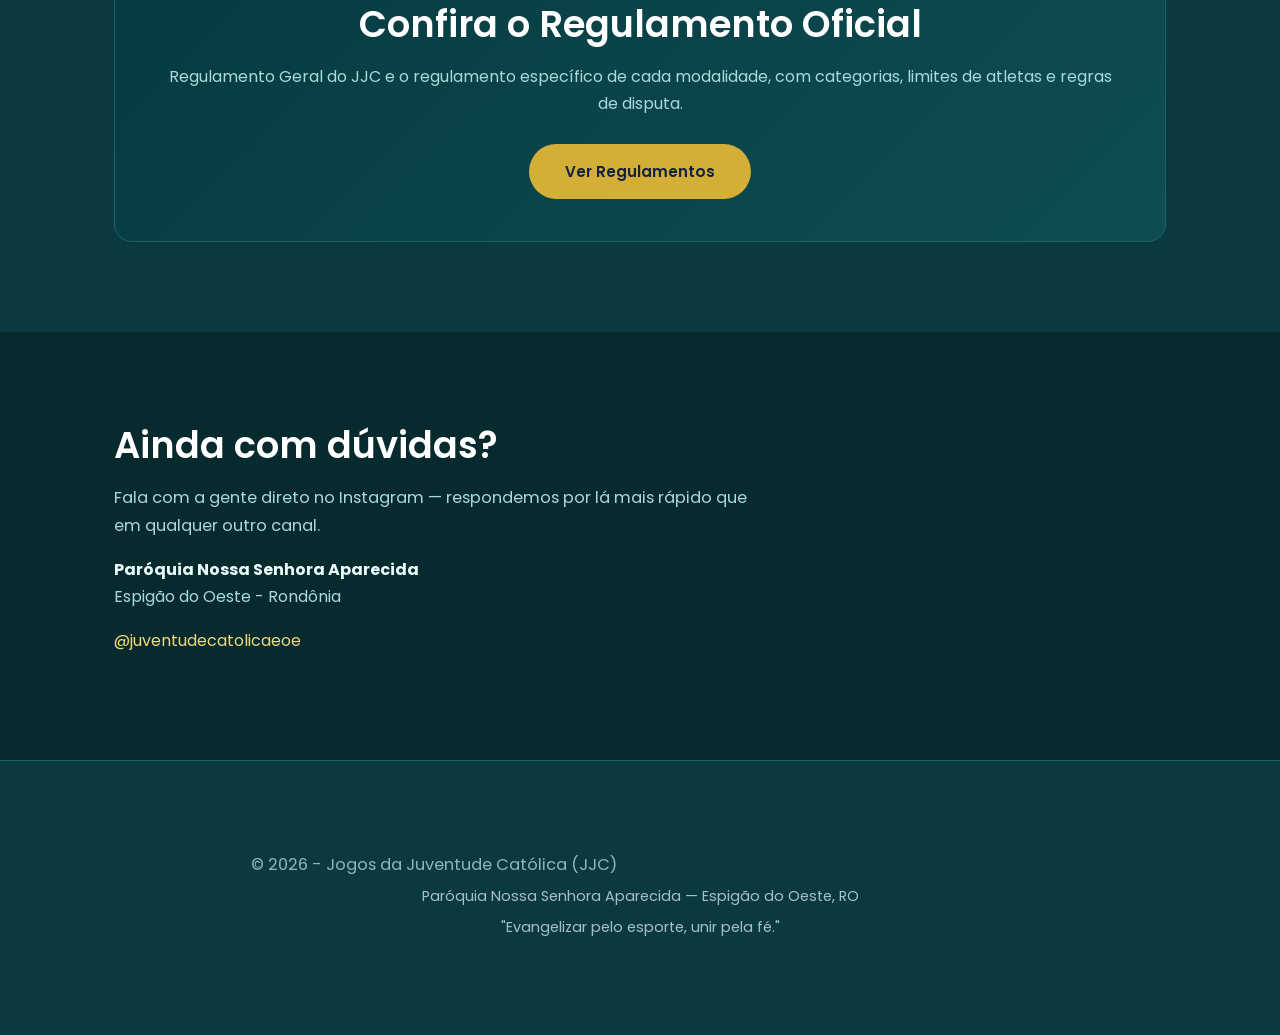
==== commit 3998089c: "Correção do NAV" ====
--- a/index.html
+++ b/index.html
@@ -31,7 +31,7 @@
                     <li><a href="html/volei.html">Vôlei</a></li>
                     <li><a href="html/queimada.html">Queimada</a></li>
                     <li><a href="html/mesa.html">Jogos de Mesa</a></li>
-                    <li><a href="html/representantes.html">Representantes</a><li></li>
+                    <li><a href="html/representantes.html">Representantes</a></li>
                     <li><a href="regulamentos.html" class="jjc-nav-cta">Regulamentos</a></li>
                 </ul>
             </div>
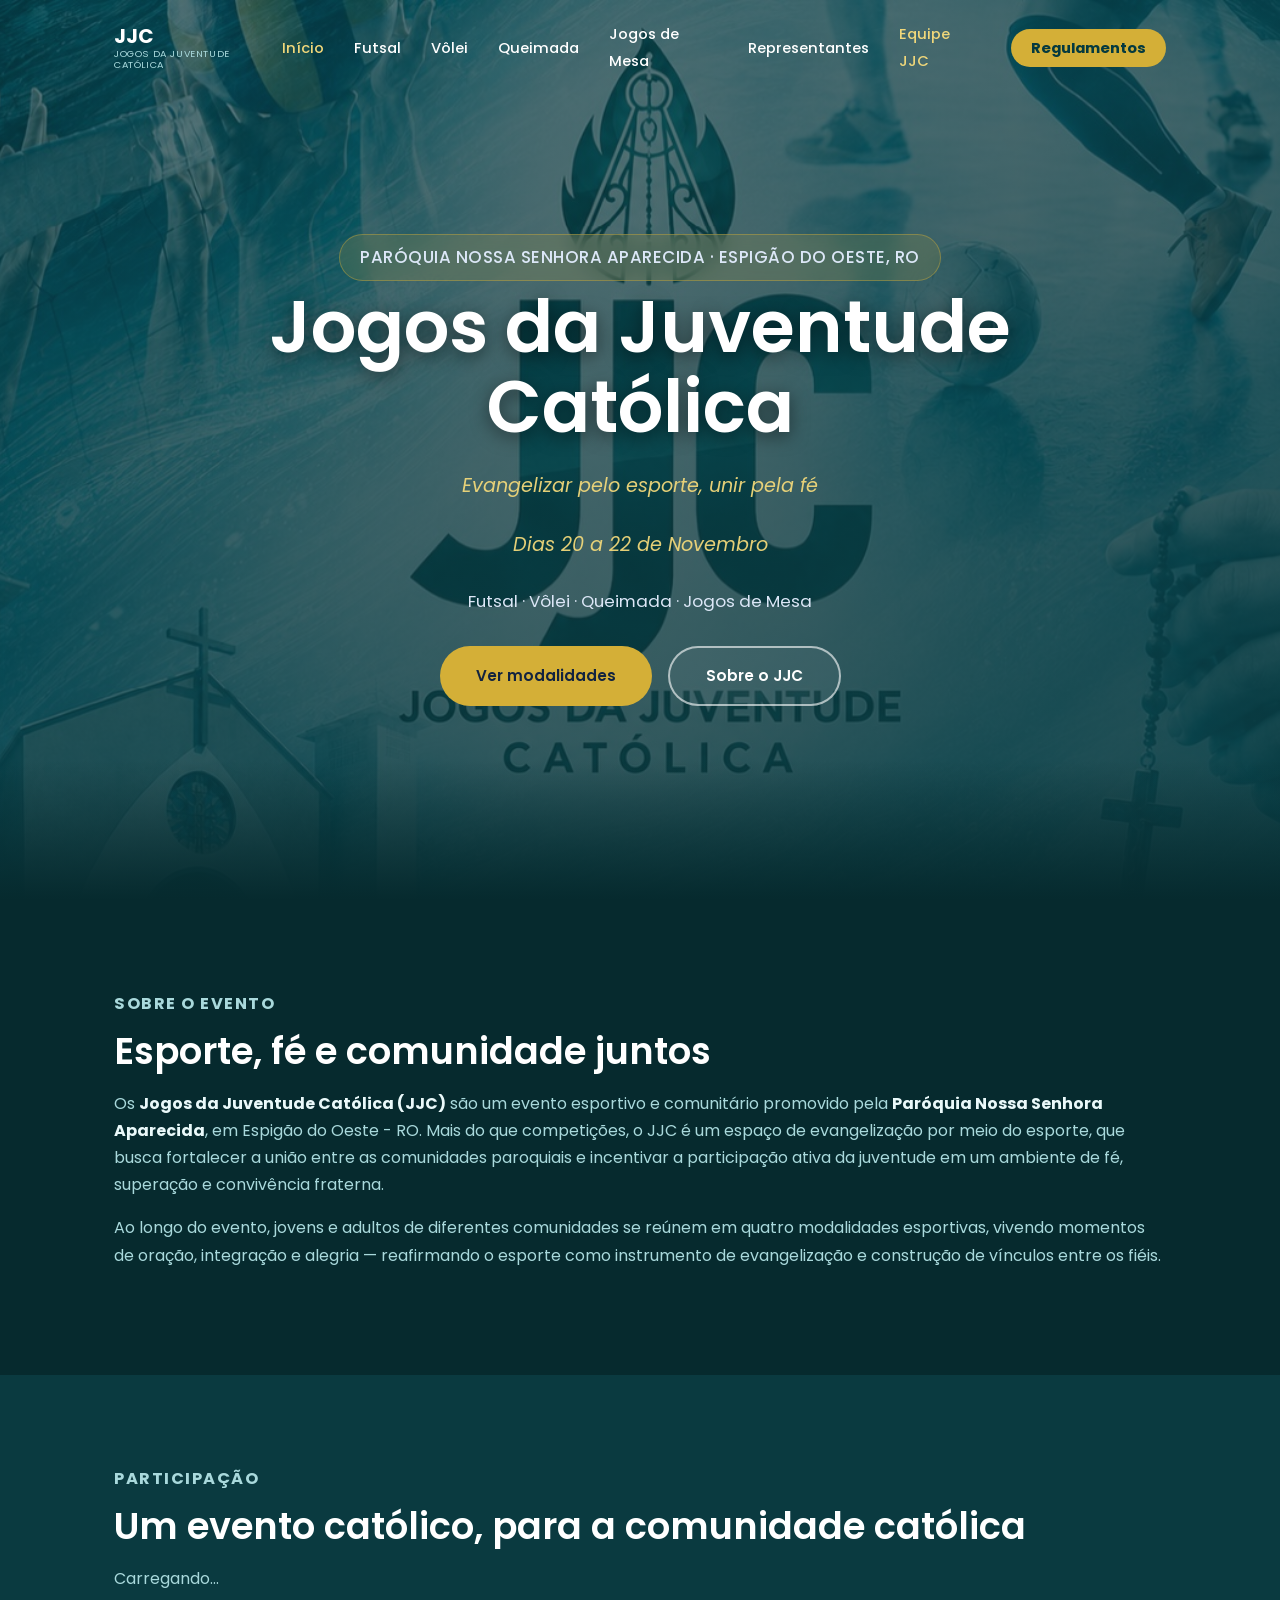
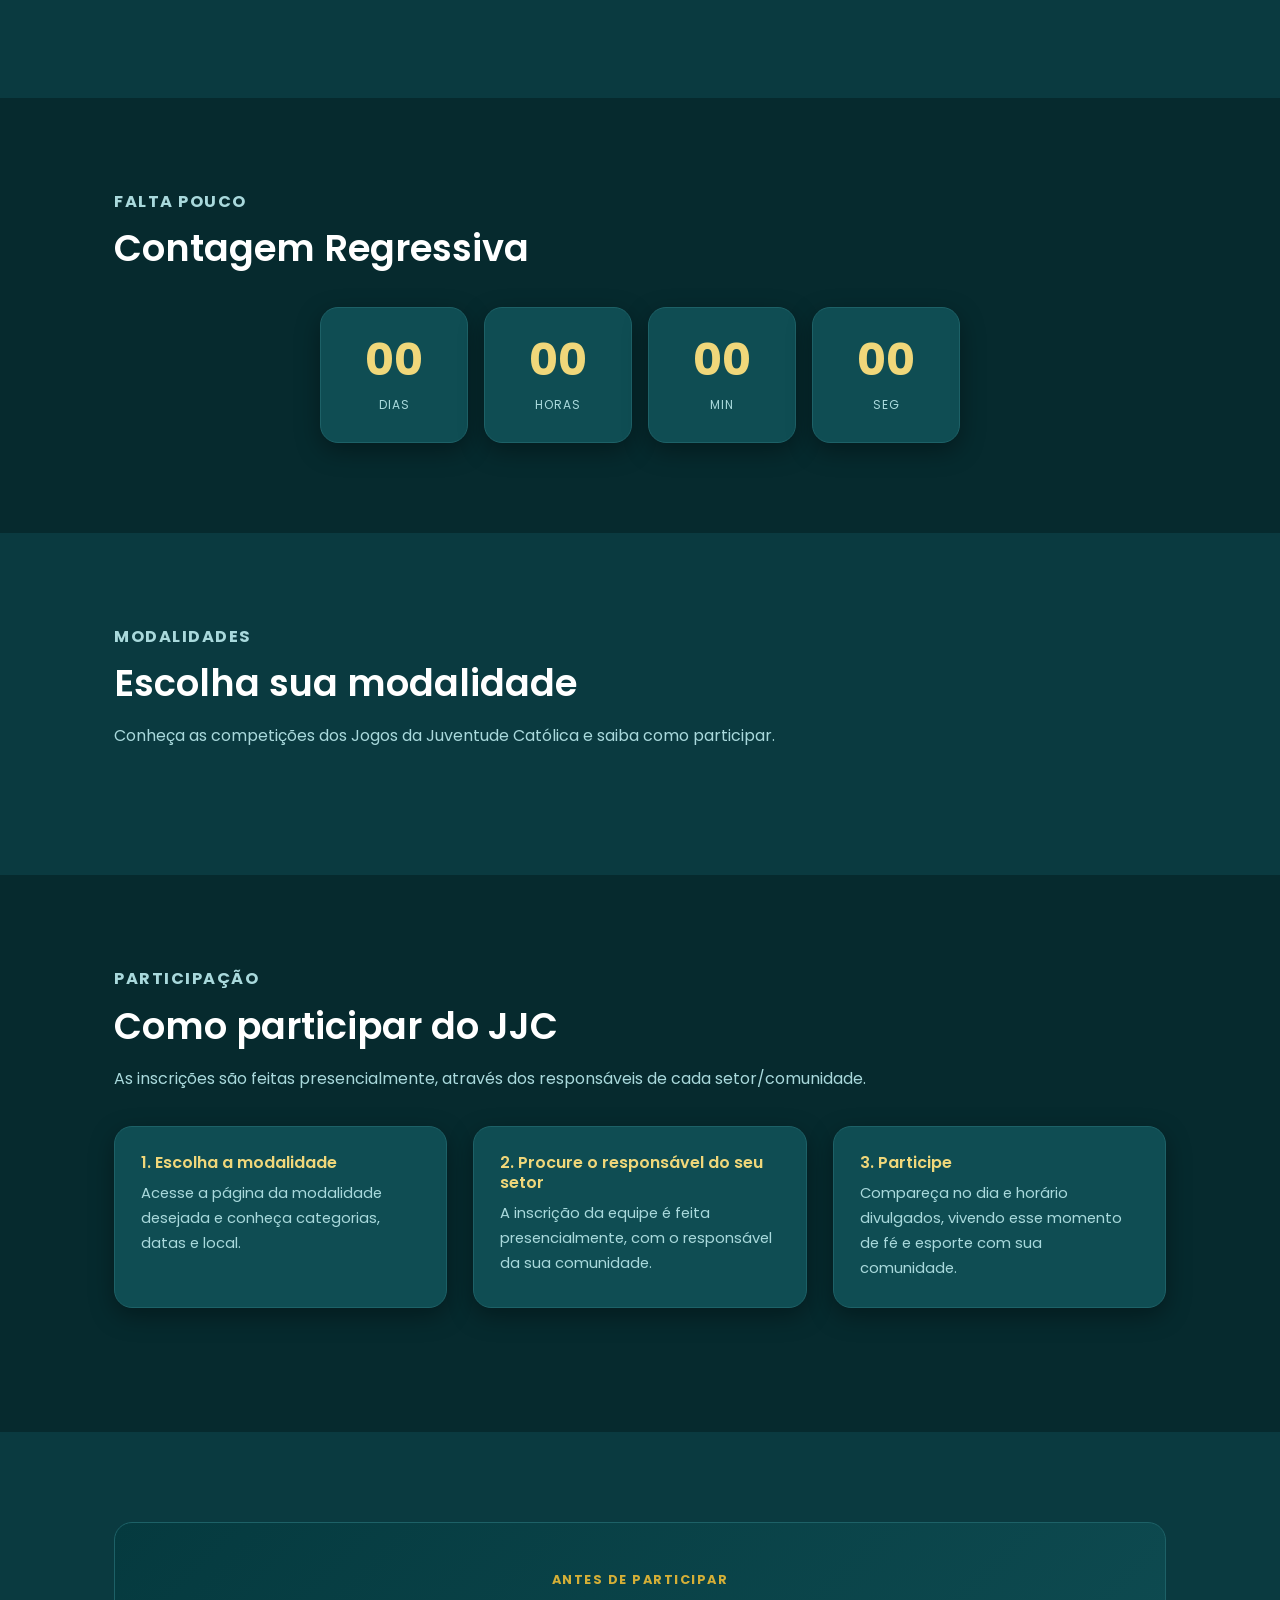
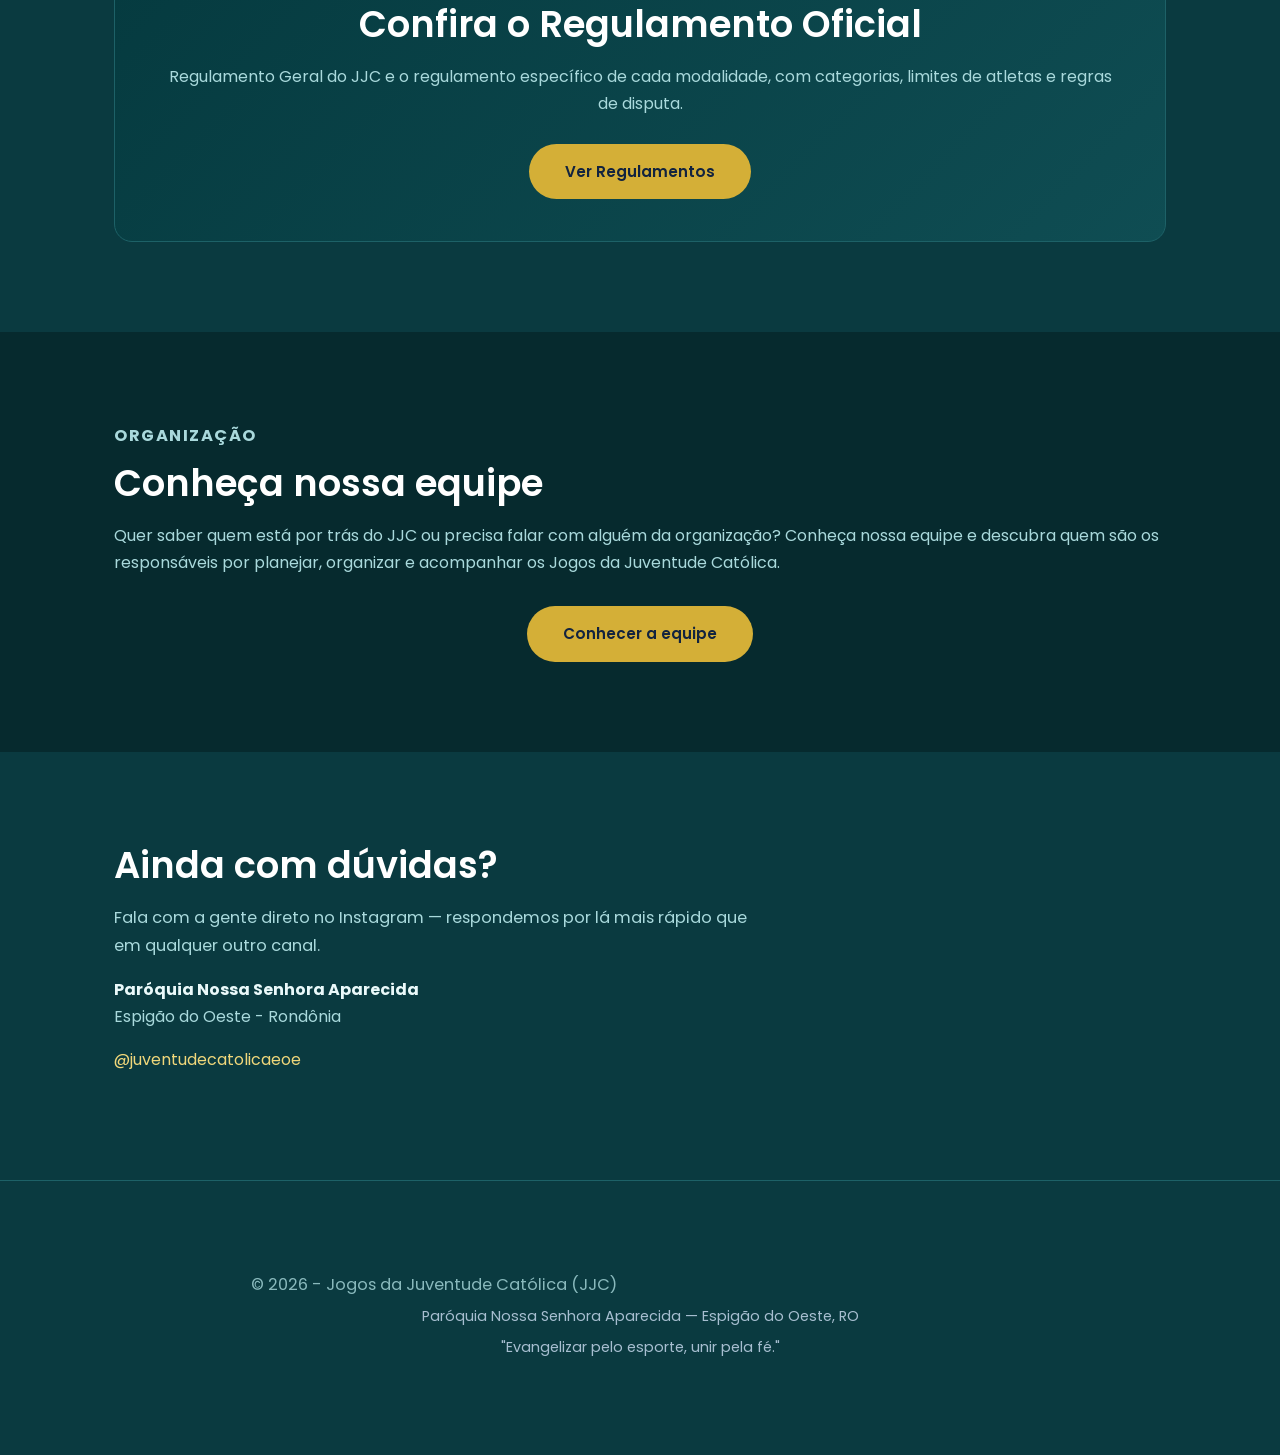
==== commit baf5ecb5: "Adição da equipe organizadora" ====
--- a/index.html
+++ b/index.html
@@ -5,8 +5,10 @@
     <meta charset="UTF-8">
     <meta name="viewport" content="width=device-width, initial-scale=1.0">
     <title>Jogos da Juventude Católica (JJC)</title>
+    <link rel="icon" type="image/png" href="img/logo-png.png">
     <meta name="description"
         content="Jogos da Juventude Católica (JJC) — evento esportivo católico da Paróquia Nossa Senhora Aparecida em Espigão do Oeste, RO. Futsal, Vôlei, Queimada e Jogos de Mesa.">
+
 
     <link rel="stylesheet" href="css/style.css">
     <link rel="preconnect" href="https://fonts.googleapis.com">
@@ -32,6 +34,7 @@
                     <li><a href="html/queimada.html">Queimada</a></li>
                     <li><a href="html/mesa.html">Jogos de Mesa</a></li>
                     <li><a href="html/representantes.html">Representantes</a></li>
+                    <li><a href="html/equipe.html" class="active">Equipe JJC</a></li>
                     <li><a href="regulamentos.html" class="jjc-nav-cta">Regulamentos</a></li>
                 </ul>
             </div>
@@ -179,6 +182,29 @@
                 </div>
             </section>
 
+            <!-- EQUIPE -->
+            <section class="cc-section">
+                <div class="cc-wrap">
+
+                    <p class="cc-eyebrow">Organização</p>
+                    <h2>Conheça nossa equipe</h2>
+
+                    <p>
+                        Quer saber quem está por trás do JJC ou precisa falar com alguém
+                        da organização? Conheça nossa equipe e descubra quem são os
+                        responsáveis por planejar, organizar e acompanhar os Jogos da
+                        Juventude Católica.
+                    </p>
+
+                    <div class="cc-hero-actions">
+                        <a href="html/equipe.html" class="cc-btn cc-btn-primary">
+                            Conhecer a equipe
+                        </a>
+                    </div>
+
+                </div>
+            </section>
+
             <!-- CONTATO -->
             <section class="cc-section">
                 <div class="cc-wrap">
@@ -193,8 +219,9 @@
                     </p>
 
                     <p>
-                        <a href="https://instagram.com/juventudecatolicaeoe" target="_blank" rel="noopener">@juventudecatolicaeoe</a><br>
-                        
+                        <a href="https://instagram.com/juventudecatolicaeoe" target="_blank"
+                            rel="noopener">@juventudecatolicaeoe</a><br>
+
                     </p>
 
                 </div>
@@ -213,7 +240,7 @@
 
     </div>
 
-    
+
     <script src="js/data.js"></script>
     <script src="js/script.js"></script>
 </body>
--- a/css/style.css
+++ b/css/style.css
@@ -34,6 +34,8 @@
 *{
     box-sizing:border-box;
 }
+
+
 
 body{
     margin:0;
@@ -574,7 +576,6 @@
     padding:70px 20px;
     border-top:1px solid var(--border);
 }
-
 footer p{
     opacity:.8;
     margin-bottom:6px;
@@ -1590,3 +1591,105 @@
     }
 
 }
+
+/* =========================
+   EQUIPE JJC
+========================= */
+
+.jjc-equipe-grid {
+    display: grid;
+    grid-template-columns: repeat(3, 1fr);
+    gap: 28px;
+    margin-top: 30px;
+}
+
+.jjc-equipe-card {
+    background: var(--surface);
+    border: 1px solid var(--border);
+    border-radius: 18px;
+    overflow: hidden;
+    box-shadow: var(--shadow);
+    transition: var(--transition);
+}
+
+.jjc-equipe-card:hover {
+    transform: translateY(-5px);
+    box-shadow: var(--shadow-hover);
+}
+
+.jjc-equipe-foto {
+    width: 100%;
+    height: 280px;
+    overflow: hidden;
+}
+
+.jjc-equipe-foto img {
+    width: 100%;
+    height: 100%;
+    object-fit: cover;
+    display: block;
+}
+
+.jjc-equipe-content {
+    padding: 24px;
+}
+
+.jjc-equipe-area {
+    display: block;
+    margin-bottom: 8px;
+    color: var(--secondary-light);
+    font-size: 0.78rem;
+    font-weight: 600;
+    text-transform: uppercase;
+    letter-spacing: 0.7px;
+}
+
+.jjc-equipe-content h3 {
+    margin: 0 0 10px;
+    color: white;
+    font-size: 1.3rem;
+}
+
+.jjc-equipe-content p {
+    margin: 18px 0 0;
+    color: var(--text-muted);
+    font-size: 0.9rem;
+    line-height: 1.7;
+}
+
+.jjc-equipe-whatsapp {
+    color: var(--secondary-light);
+    font-weight: 600;
+    text-decoration: none;
+    font-size: 0.9rem;
+}
+
+.jjc-equipe-whatsapp:hover {
+    color: white;
+}
+
+
+/* Tablet */
+
+@media (max-width: 900px) {
+
+    .jjc-equipe-grid {
+        grid-template-columns: repeat(2, 1fr);
+    }
+
+}
+
+
+/* Celular */
+
+@media (max-width: 600px) {
+
+    .jjc-equipe-grid {
+        grid-template-columns: 1fr;
+    }
+
+    .jjc-equipe-foto {
+        height: 300px;
+    }
+
+}
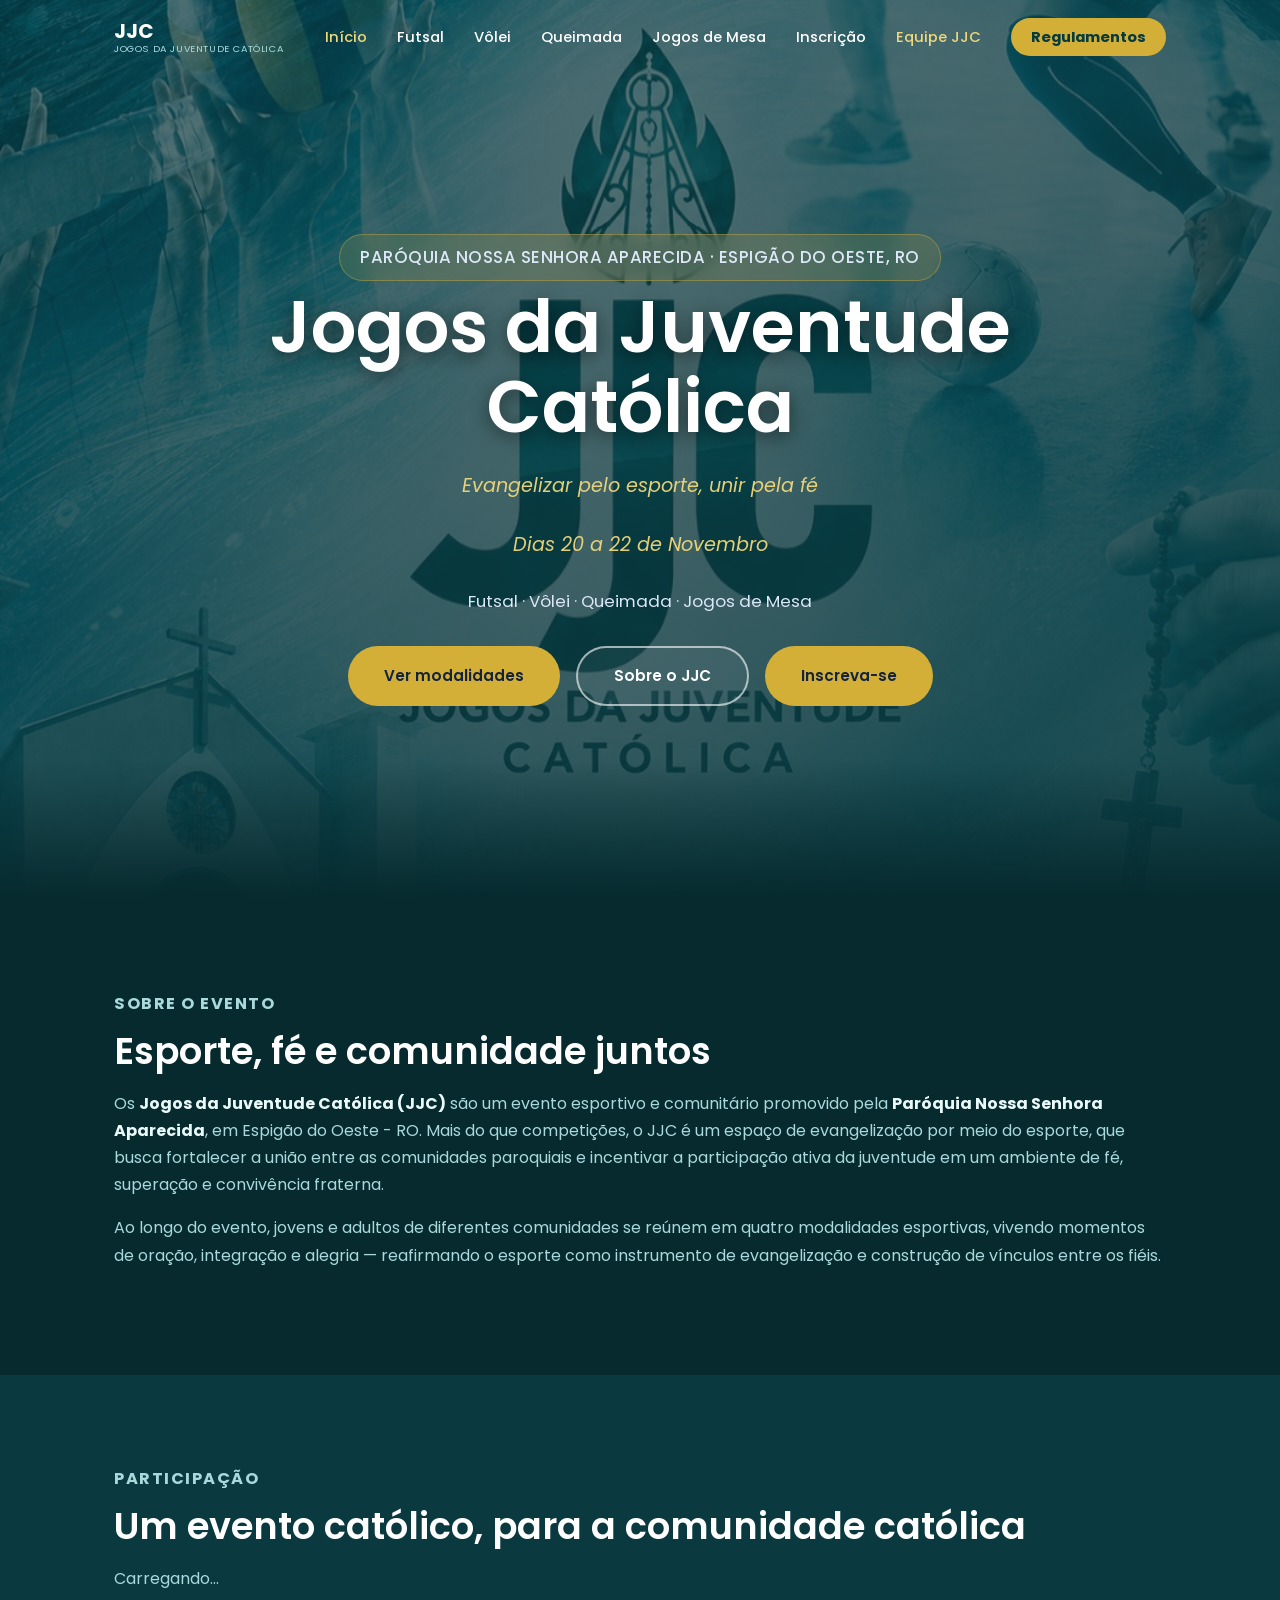
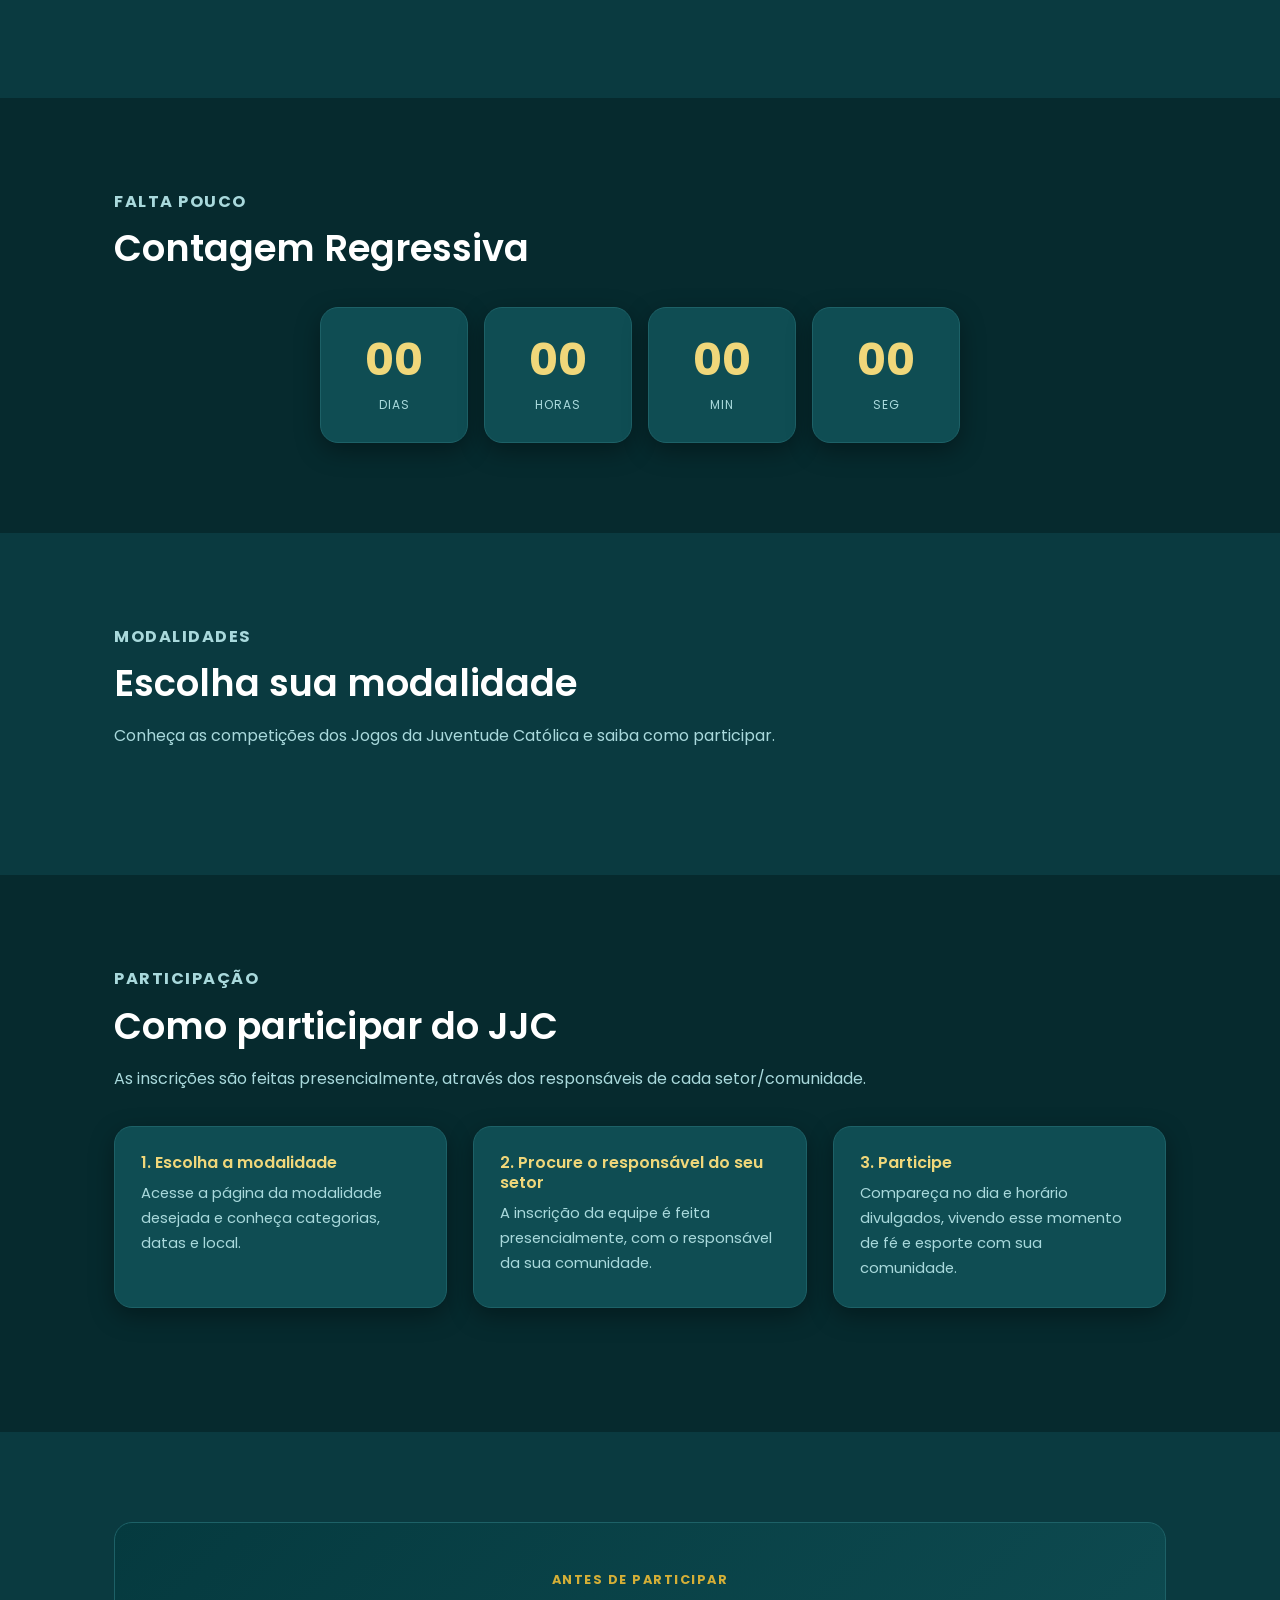
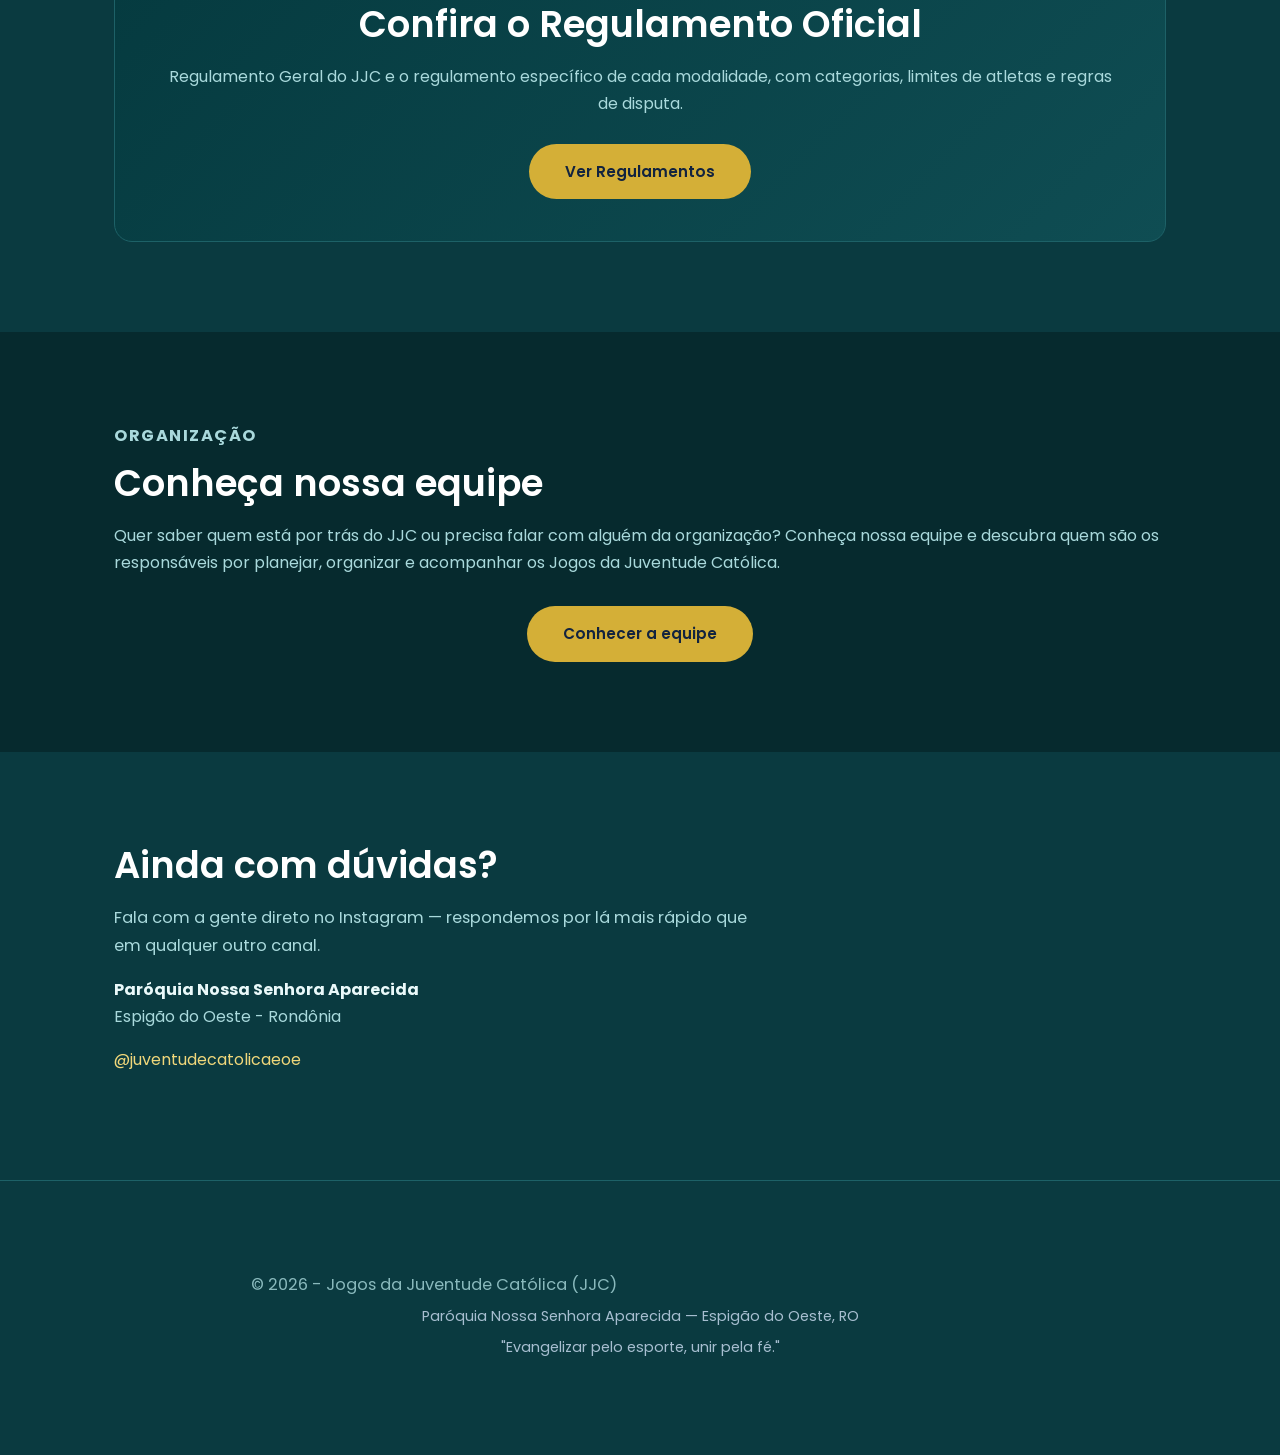
==== commit 3d49f5e0: "Alteração de representatntes para inscrição" ====
--- a/index.html
+++ b/index.html
@@ -33,7 +33,7 @@
                     <li><a href="html/volei.html">Vôlei</a></li>
                     <li><a href="html/queimada.html">Queimada</a></li>
                     <li><a href="html/mesa.html">Jogos de Mesa</a></li>
-                    <li><a href="html/representantes.html">Representantes</a></li>
+                    <li><a href="html/representantes.html">Inscrição</a></li>
                     <li><a href="html/equipe.html" class="active">Equipe JJC</a></li>
                     <li><a href="regulamentos.html" class="jjc-nav-cta">Regulamentos</a></li>
                 </ul>
@@ -61,6 +61,10 @@
                 <div class="cc-hero-actions">
                     <a href="#modalidades" class="cc-btn cc-btn-primary">Ver modalidades</a>
                     <a href="#sobre" class="cc-btn cc-btn-ghost">Sobre o JJC</a>
+                    <a href="html/representantes.html"
+                        target="_blank" rel="noopener" class="cc-btn cc-btn-primary">
+                        Inscreva-se
+                    </a>
                 </div>
 
             </div>
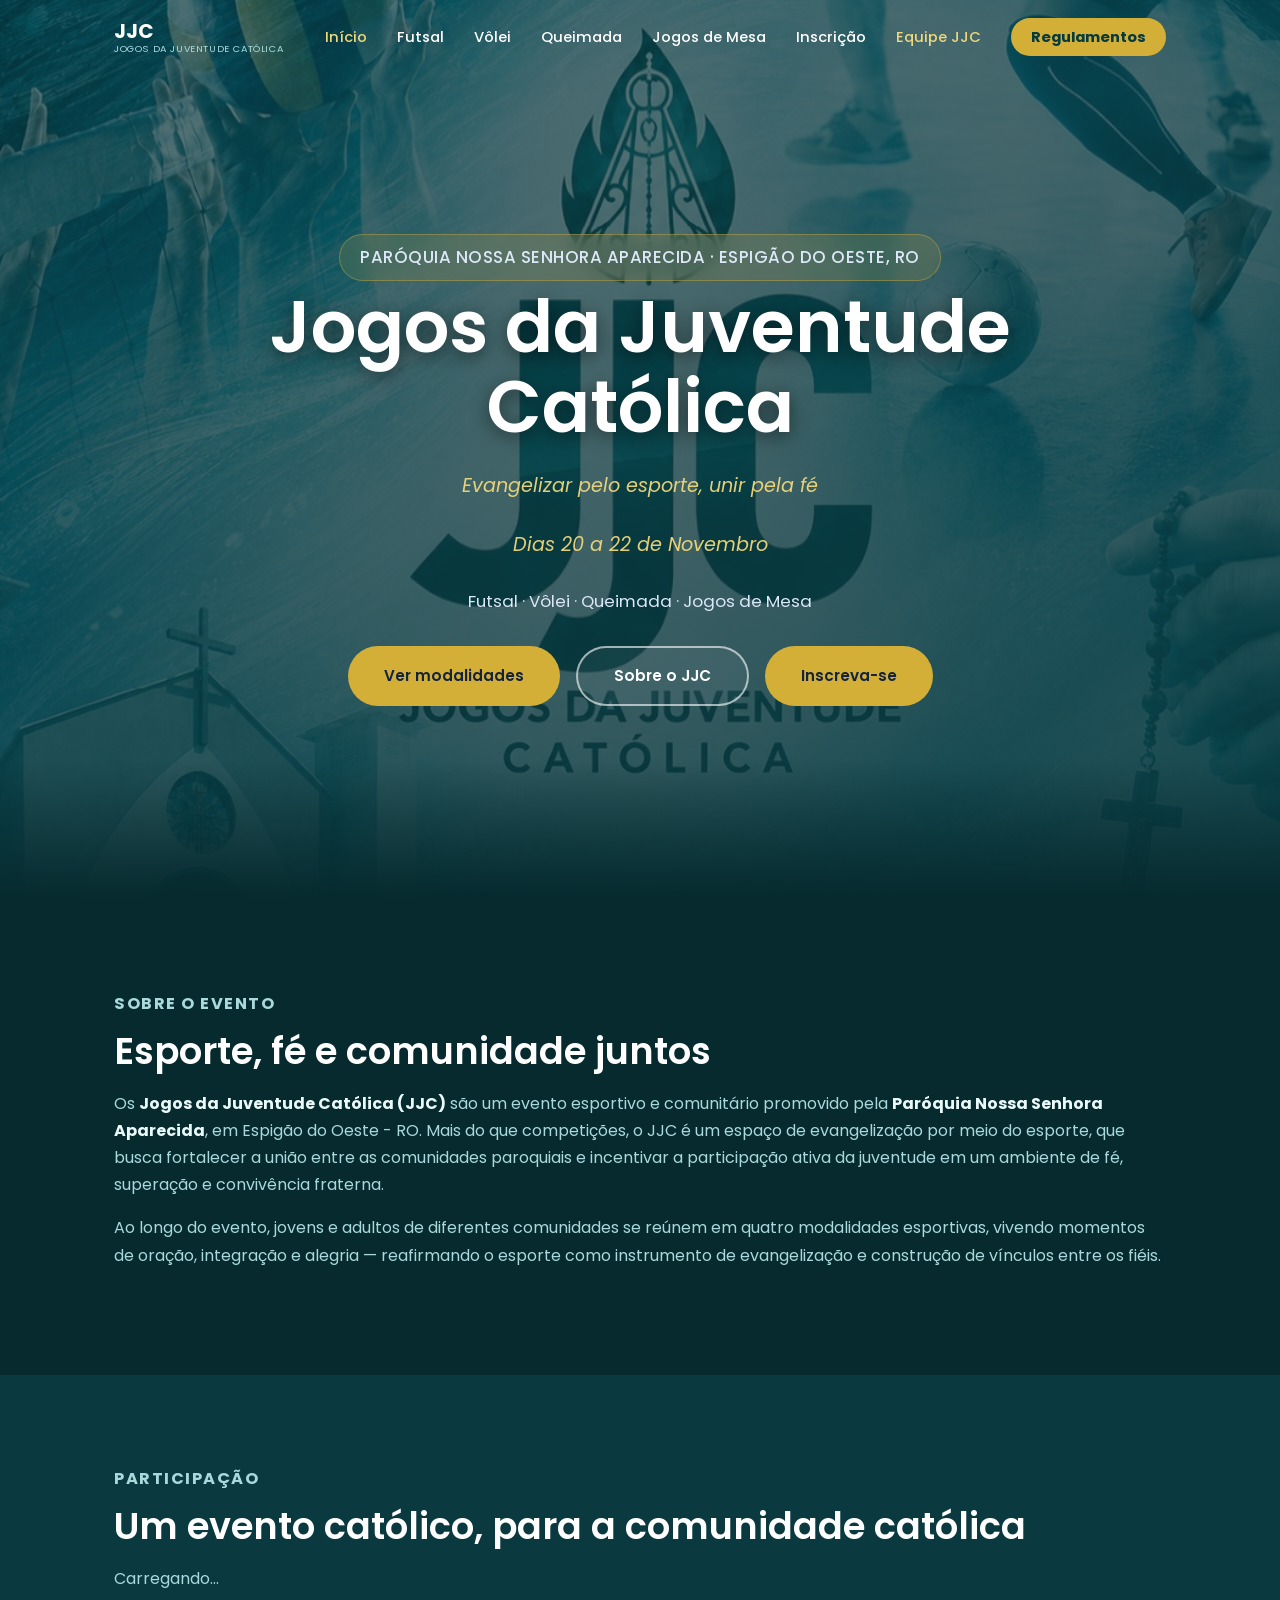
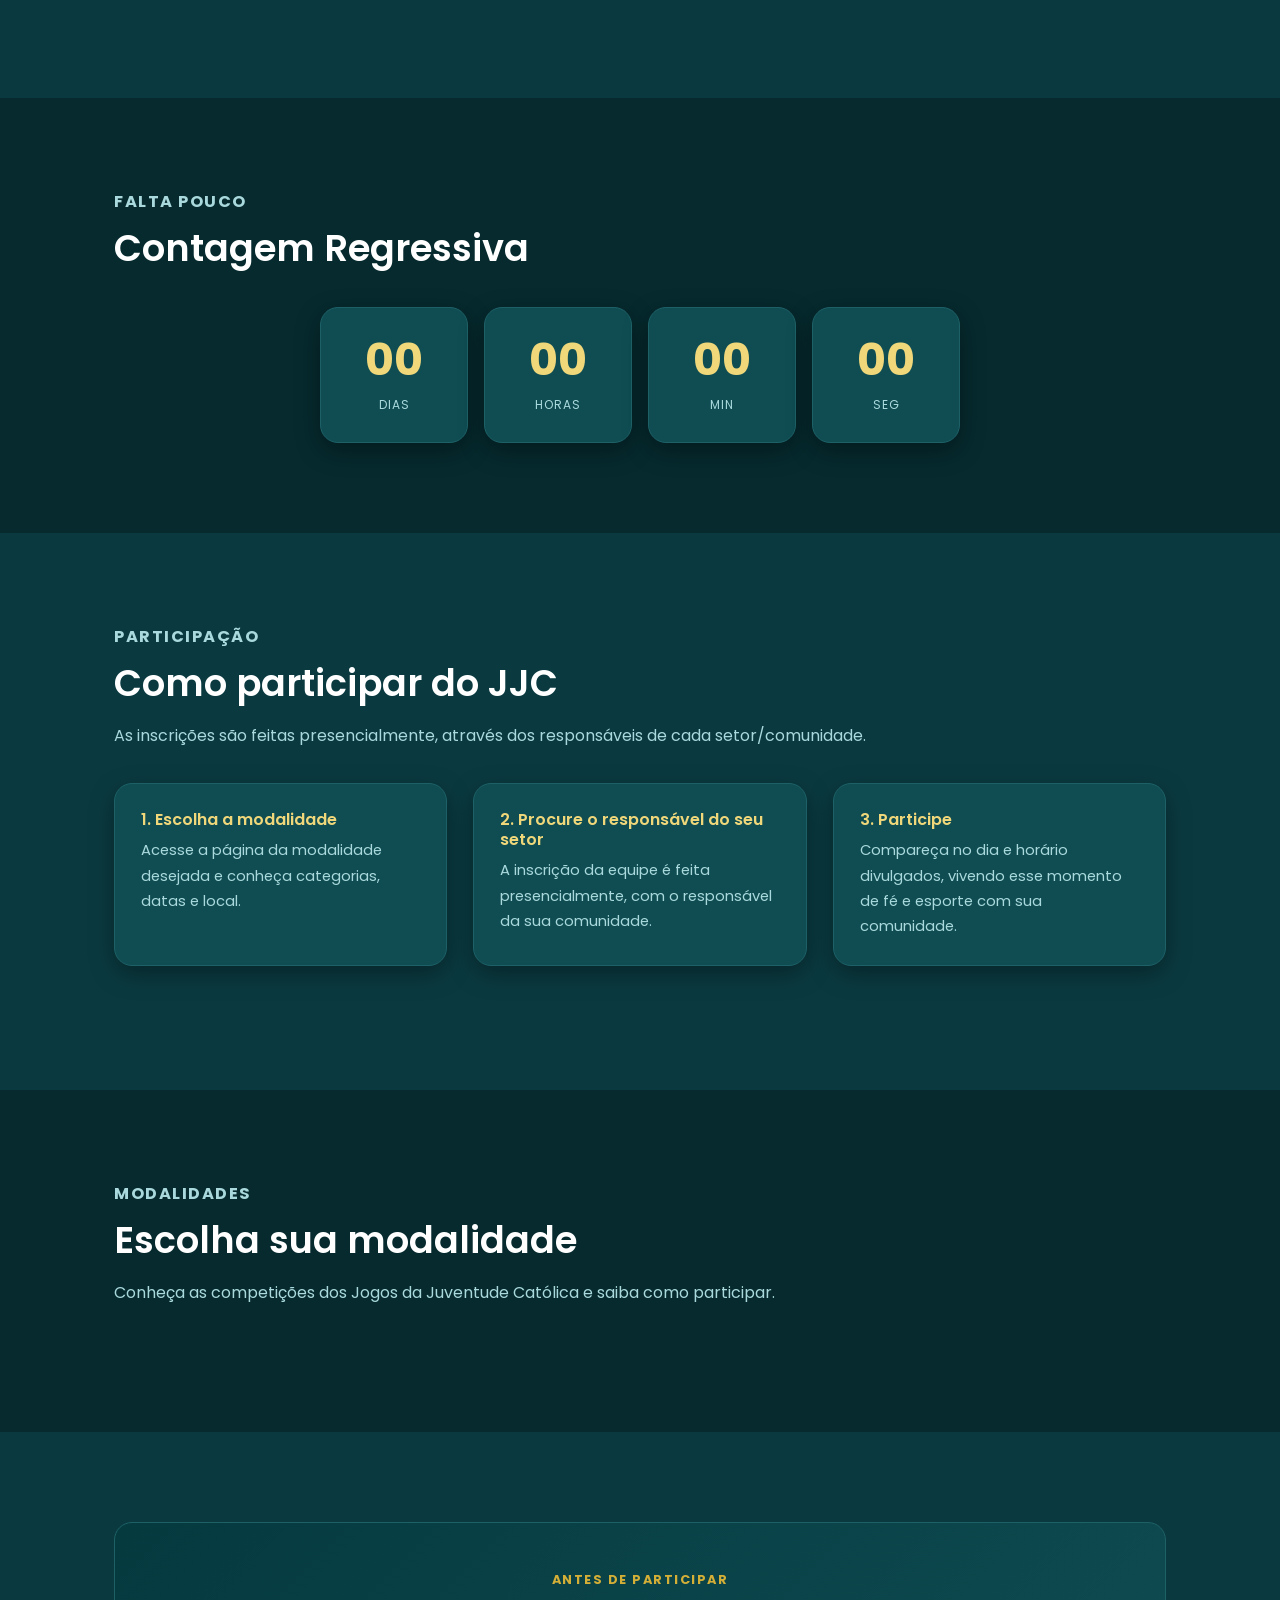
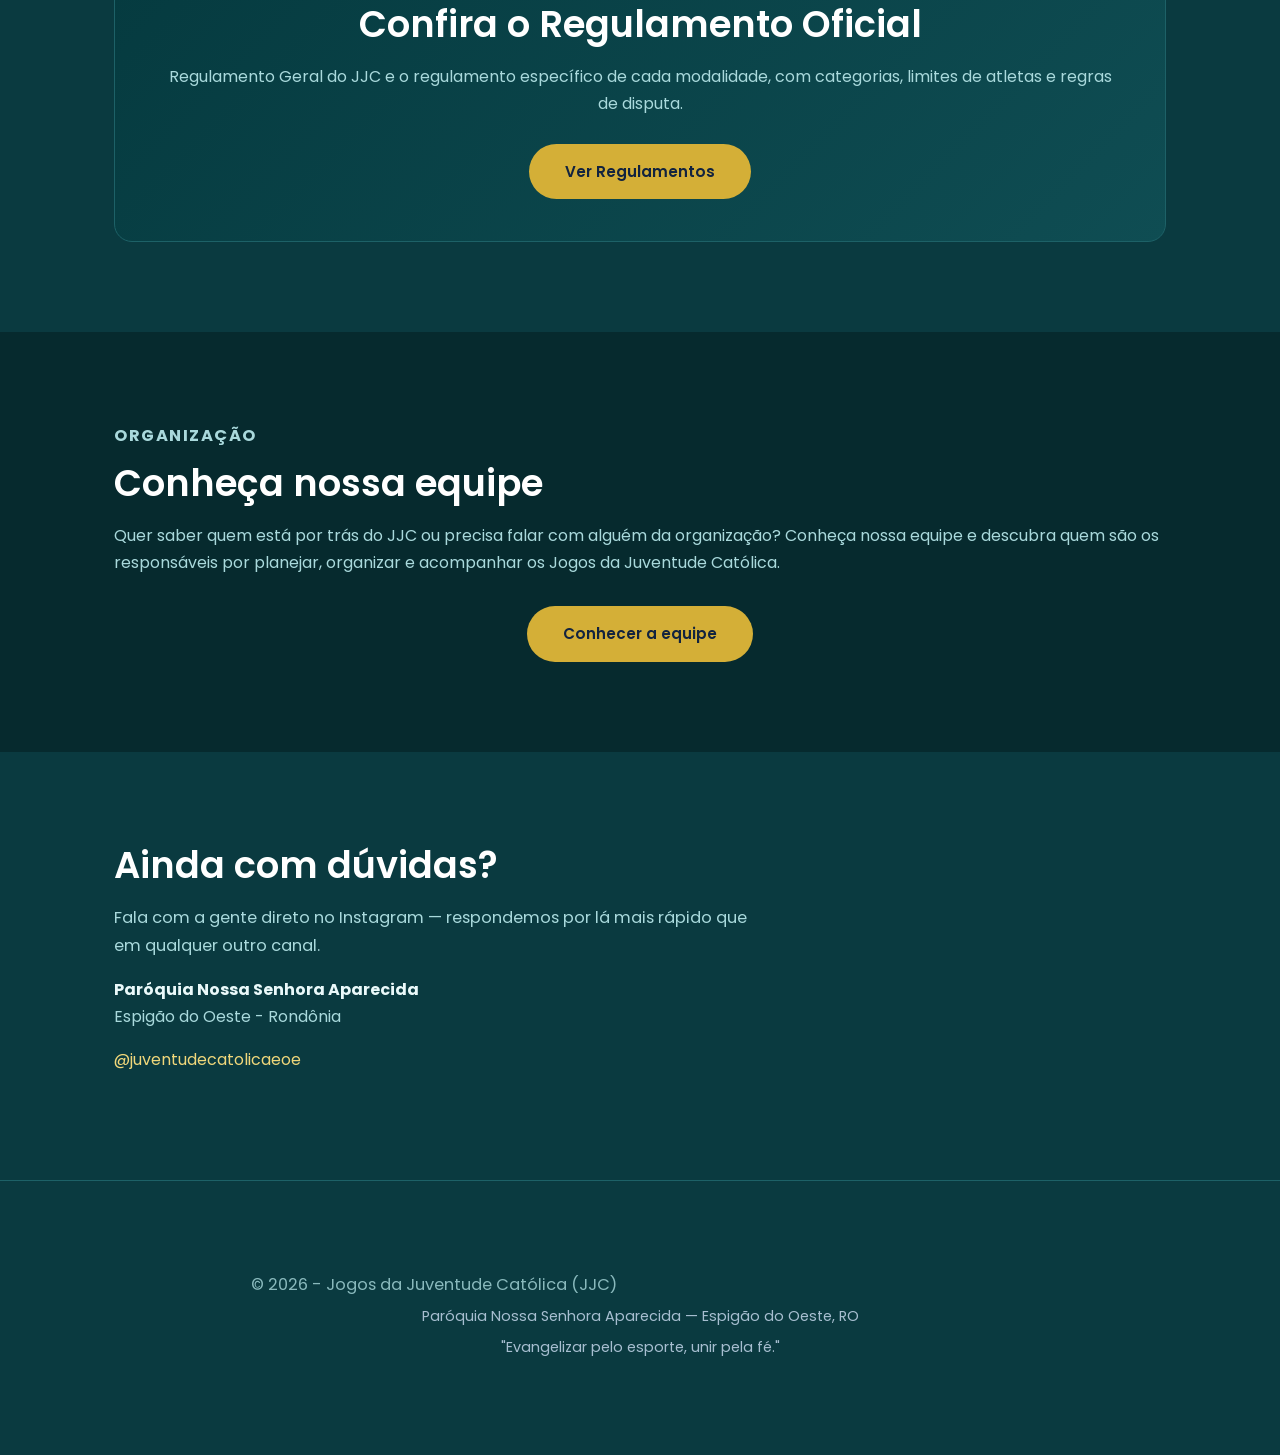
==== commit af5a3257: "Adição das categorias" ====
--- a/index.html
+++ b/index.html
@@ -132,20 +132,7 @@
                 </div>
             </section>
 
-            <!-- MODALIDADES -->
-            <section id="modalidades" class="cc-section">
-                <div class="cc-wrap">
-
-                    <p class="cc-eyebrow">Modalidades</p>
-                    <h2>Escolha sua modalidade</h2>
-                    <p>Conheça as competições dos Jogos da Juventude Católica e saiba como participar.</p>
-
-                    <!-- Preenchido dinamicamente por script.js a partir de data.js -->
-                    <div class="jjc-modalidades-grid" data-modalidades></div>
-
-                </div>
-            </section>
-
+            
             <!-- COMO PARTICIPAR -->
             <section class="cc-section">
                 <div class="cc-wrap">
@@ -172,6 +159,20 @@
 
                 </div>
             </section>
+            <!-- MODALIDADES -->
+            <section id="modalidades" class="cc-section">
+                <div class="cc-wrap">
+
+                    <p class="cc-eyebrow">Modalidades</p>
+                    <h2>Escolha sua modalidade</h2>
+                    <p>Conheça as competições dos Jogos da Juventude Católica e saiba como participar.</p>
+
+                    <!-- Preenchido dinamicamente por script.js a partir de data.js -->
+                    <div class="jjc-modalidades-grid" data-modalidades></div>
+
+                </div>
+            </section>
+
 
             <!-- CTA REGULAMENTOS -->
             <section class="cc-section">
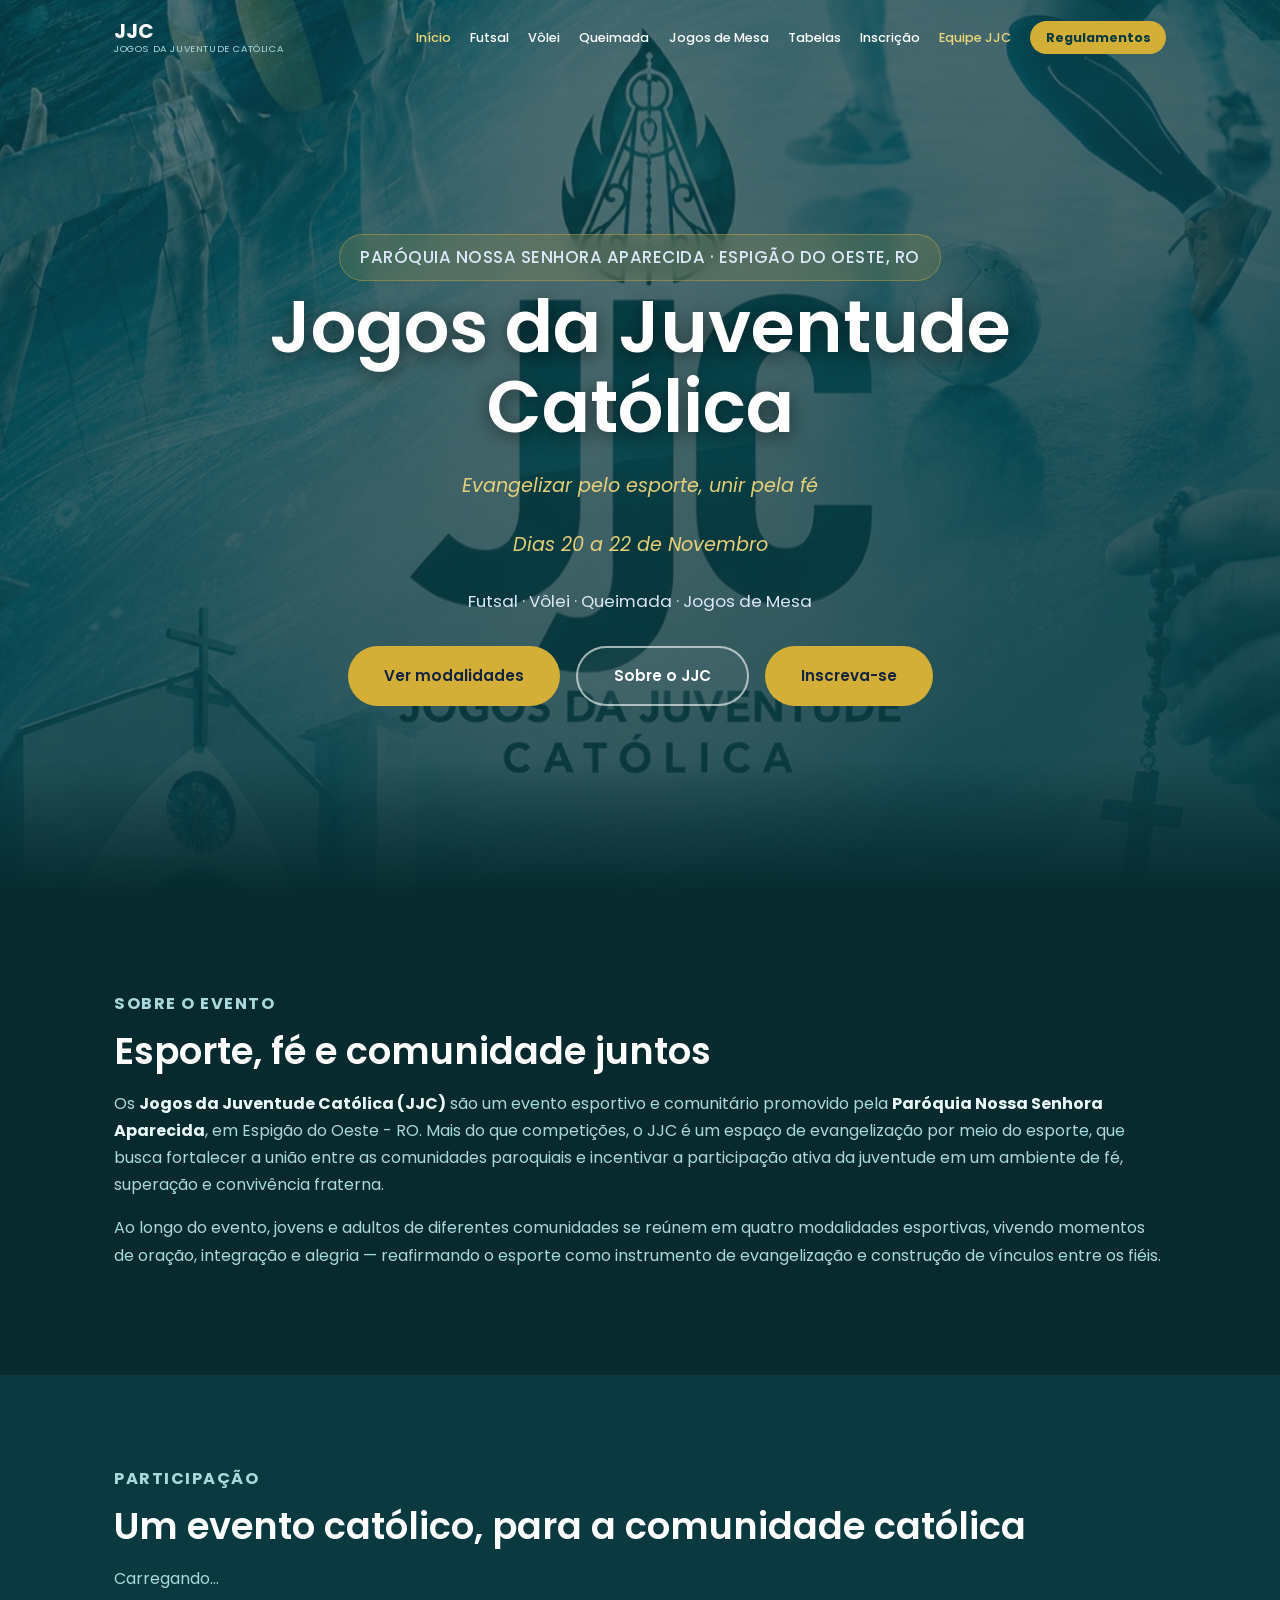
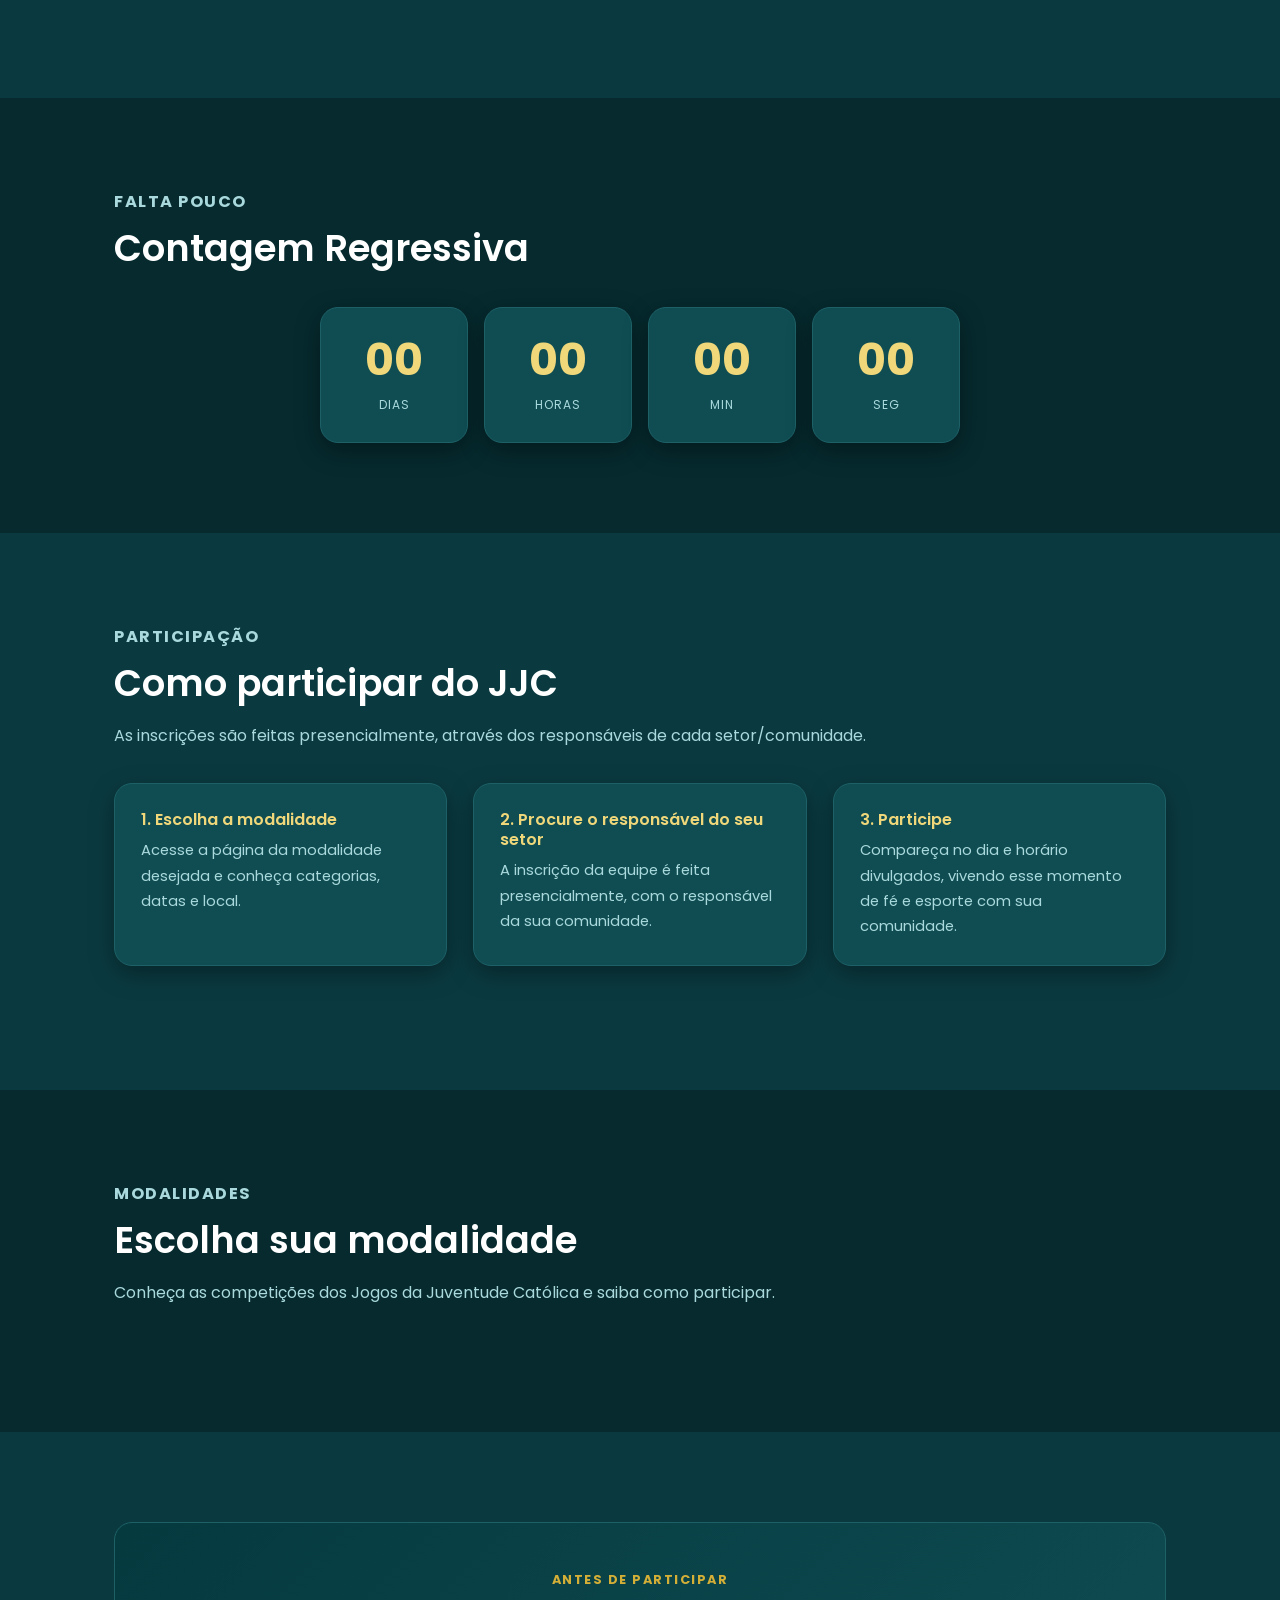
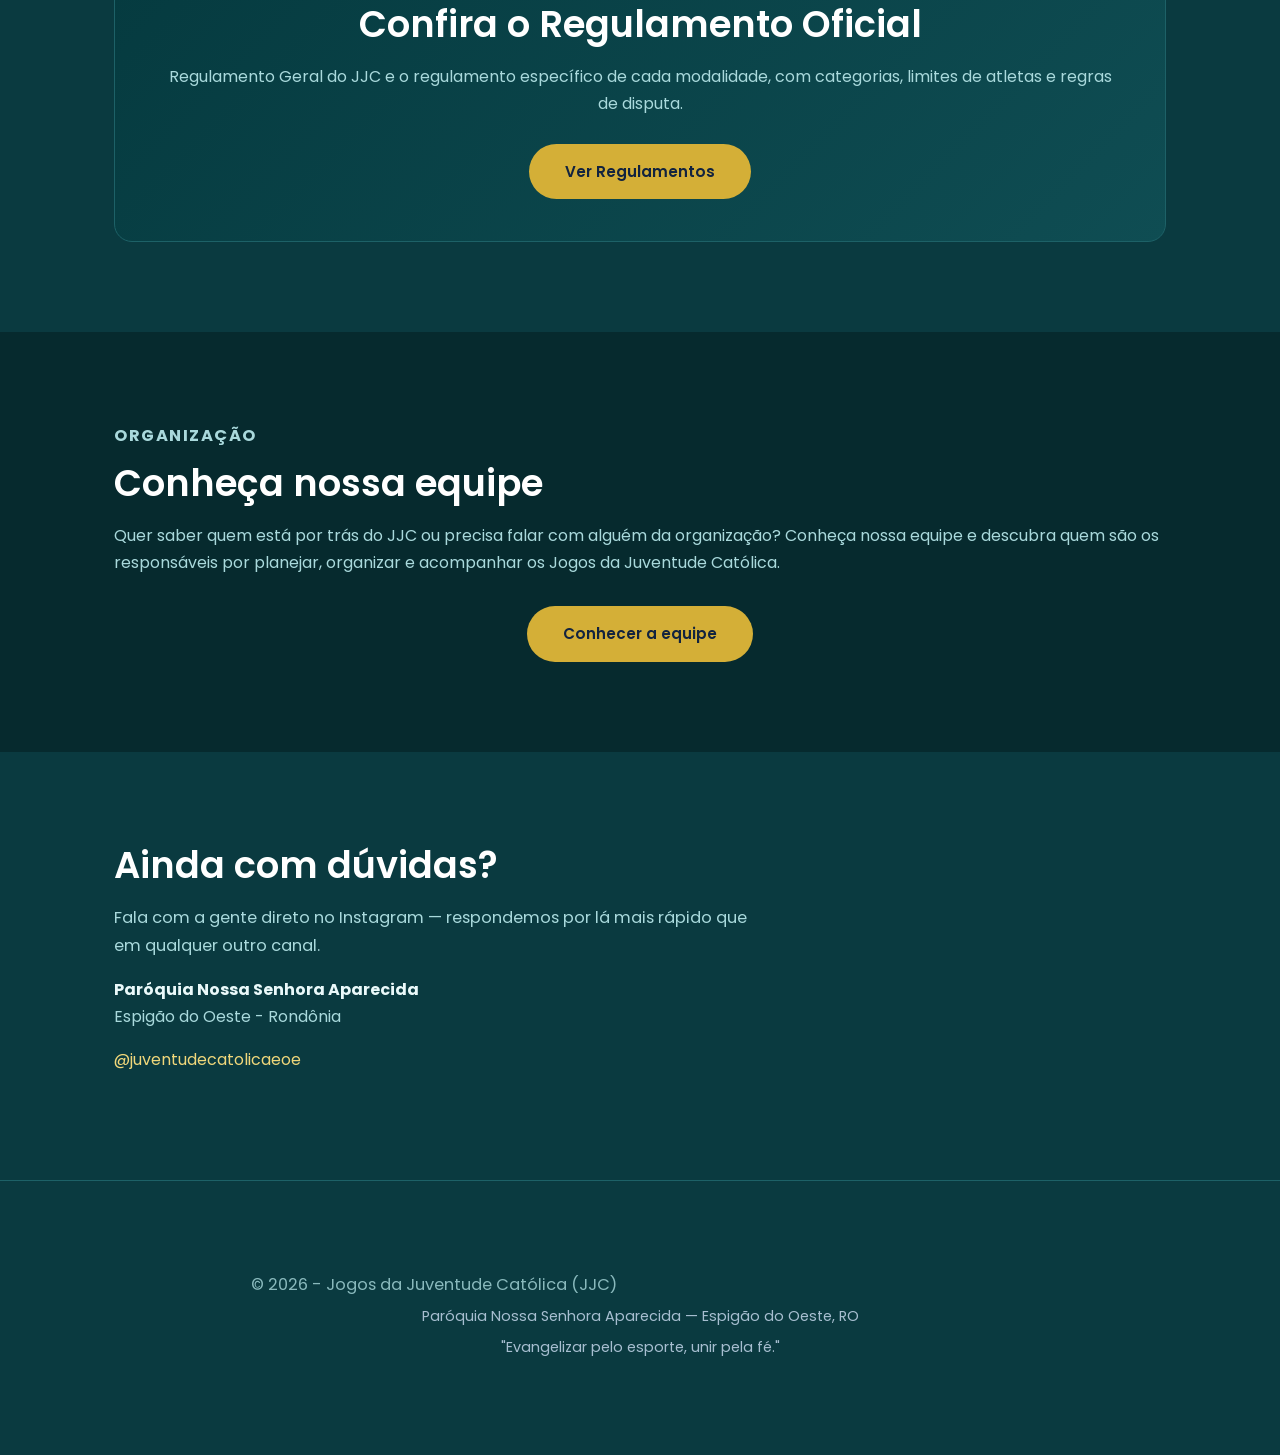
==== commit 0faffa17: "Tabelas" ====
--- a/index.html
+++ b/index.html
@@ -33,6 +33,7 @@
                     <li><a href="html/volei.html">Vôlei</a></li>
                     <li><a href="html/queimada.html">Queimada</a></li>
                     <li><a href="html/mesa.html">Jogos de Mesa</a></li>
+                    <li><a href="html/tabelas.html">Tabelas</a></li>
                     <li><a href="html/representantes.html">Inscrição</a></li>
                     <li><a href="html/equipe.html" class="active">Equipe JJC</a></li>
                     <li><a href="regulamentos.html" class="jjc-nav-cta">Regulamentos</a></li>
--- a/css/style.css
+++ b/css/style.css
@@ -1692,4 +1692,256 @@
         height: 300px;
     }
 
-}+}
+
+/* ============================================
+   ABA "EQUIPES" — modalidades + times.html
+   ============================================ */
+
+[data-tab-painel][hidden]{
+    display:none;
+}
+
+/* ---------------- ABAS (Informações | Equipes) ---------------- */
+
+.jjc-tabs{
+    background:var(--bg-alt);
+    border-bottom:1px solid var(--border);
+    scroll-margin-top:70px;
+}
+
+.jjc-tabs-inner{
+    display:flex;
+    gap:12px;
+    padding-top:18px;
+    padding-bottom:18px;
+}
+
+.jjc-tab{
+    font-family:inherit;
+    font-size:.9rem;
+    font-weight:600;
+    color:var(--text);
+    background:rgba(255,255,255,.05);
+    border:2px solid rgba(255,255,255,.25);
+    border-radius:50px;
+    padding:10px 28px;
+    cursor:pointer;
+    transition:var(--transition);
+}
+
+.jjc-tab:hover{
+    border-color:var(--secondary);
+    transform:translateY(-2px);
+}
+
+.jjc-tab.active{
+    background:var(--secondary);
+    border-color:var(--secondary);
+    color:var(--primary-dark);
+}
+
+/* ---------------- CARDS DE FAIXA ETÁRIA ---------------- */
+
+.jjc-faixas-grid{
+    display:grid;
+    grid-template-columns:repeat(auto-fit,minmax(240px,1fr));
+    gap:24px;
+    margin-top:34px;
+}
+
+.jjc-faixa-card{
+    display:flex;
+    flex-direction:column;
+    gap:6px;
+    background:var(--surface);
+    border:1px solid var(--border);
+    border-radius:var(--radius);
+    padding:28px;
+    box-shadow:var(--shadow);
+    color:var(--text);
+    text-decoration:none;
+    transition:var(--transition);
+}
+
+.jjc-faixa-card:hover{
+    transform:translateY(-6px);
+    box-shadow:var(--shadow-hover);
+    border-color:var(--secondary);
+    background:var(--surface-hover);
+}
+
+.jjc-faixa-card h3{
+    margin:0;
+    color:white;
+    font-size:1.5rem;
+}
+
+.jjc-faixa-card p{
+    margin:0;
+}
+
+.jjc-faixa-idade{
+    color:var(--text-muted);
+    font-size:.92rem;
+}
+
+.jjc-faixa-resumo{
+    color:var(--secondary-light);
+    font-size:.9rem;
+    font-weight:600;
+    margin-top:10px !important;
+}
+
+.jjc-faixa-link{
+    margin-top:14px;
+    font-size:.85rem;
+    font-weight:700;
+    color:var(--secondary);
+}
+
+/* ---------------- PÁGINA times.html ---------------- */
+
+.cc-hero.jjc-hero-times{
+    min-height:46vh;
+    padding:120px 0 40px;
+}
+
+.jjc-faixa-chips{
+    background:var(--bg-alt);
+    border-bottom:1px solid var(--border);
+}
+
+.jjc-faixa-chips[hidden]{
+    display:none;
+}
+
+.jjc-faixa-chips-inner{
+    display:flex;
+    flex-wrap:wrap;
+    gap:12px;
+    padding-top:18px;
+    padding-bottom:18px;
+}
+
+.jjc-faixa-chip{
+    color:var(--text);
+    text-decoration:none;
+    font-weight:600;
+    font-size:.9rem;
+    background:rgba(255,255,255,.05);
+    border:2px solid rgba(255,255,255,.25);
+    border-radius:50px;
+    padding:10px 26px;
+    transition:var(--transition);
+}
+
+.jjc-faixa-chip:hover{
+    border-color:var(--secondary);
+    transform:translateY(-2px);
+}
+
+.jjc-faixa-chip.active{
+    background:var(--secondary);
+    border-color:var(--secondary);
+    color:var(--primary-dark);
+}
+
+.jjc-grupo-meta{
+    display:flex;
+    flex-wrap:wrap;
+    align-items:center;
+    gap:12px;
+    margin:0;
+    color:var(--text-muted);
+    font-size:.95rem;
+}
+
+.jjc-grupo-pill{
+    background:var(--surface);
+    border:1px solid var(--border);
+    color:var(--secondary-light);
+    font-weight:700;
+    font-size:.8rem;
+    padding:5px 14px;
+    border-radius:50px;
+}
+
+/* Lista de atletas dentro do card da equipe
+   (sobrescreve o estilo global de <details> usado no FAQ) */
+
+.jjc-team-card .jjc-atletas{
+    background:transparent;
+    border:0;
+    border-top:1px solid var(--border);
+    border-radius:0;
+    box-shadow:none;
+    margin:2px 0 0;
+    padding:14px 0 0;
+}
+
+.jjc-team-card .jjc-atletas:hover,
+.jjc-team-card .jjc-atletas[open]{
+    box-shadow:none;
+    border-color:var(--border);
+}
+
+.jjc-atletas summary{
+    font-size:.92rem;
+    font-weight:600;
+    color:var(--text);
+    justify-content:space-between;
+}
+
+.jjc-atletas summary::after{
+    content:"+";
+    font-size:1.3rem;
+    line-height:1;
+    color:var(--secondary);
+}
+
+.jjc-atletas[open] summary::after{
+    transform:rotate(45deg);
+}
+
+.jjc-atletas-lista{
+    margin:12px 0 0;
+    padding-left:22px;
+    display:flex;
+    flex-direction:column;
+    gap:4px;
+    font-size:.9rem;
+    color:var(--text-muted);
+}
+
+@media (max-width:600px){
+
+    .jjc-tabs-inner{
+        gap:8px;
+    }
+
+    .jjc-tab{
+        flex:1;
+        padding:10px 12px;
+    }
+
+    .cc-hero.jjc-hero-times{
+        padding:110px 0 30px;
+    }
+
+}
+
+
+/* ---------------- MENU: cabe o item "Tabelas" em telas largas ---------------- */
+@media (min-width:901px){
+    .jjc-nav-links{
+        gap:clamp(10px,1.5vw,22px);
+    }
+    .jjc-nav-links a{
+        white-space:nowrap;
+        font-size:clamp(.74rem,1vw,.9rem);
+    }
+    .jjc-nav-links a.jjc-nav-cta{
+        padding:8px clamp(10px,1.2vw,18px);
+    }
+}
